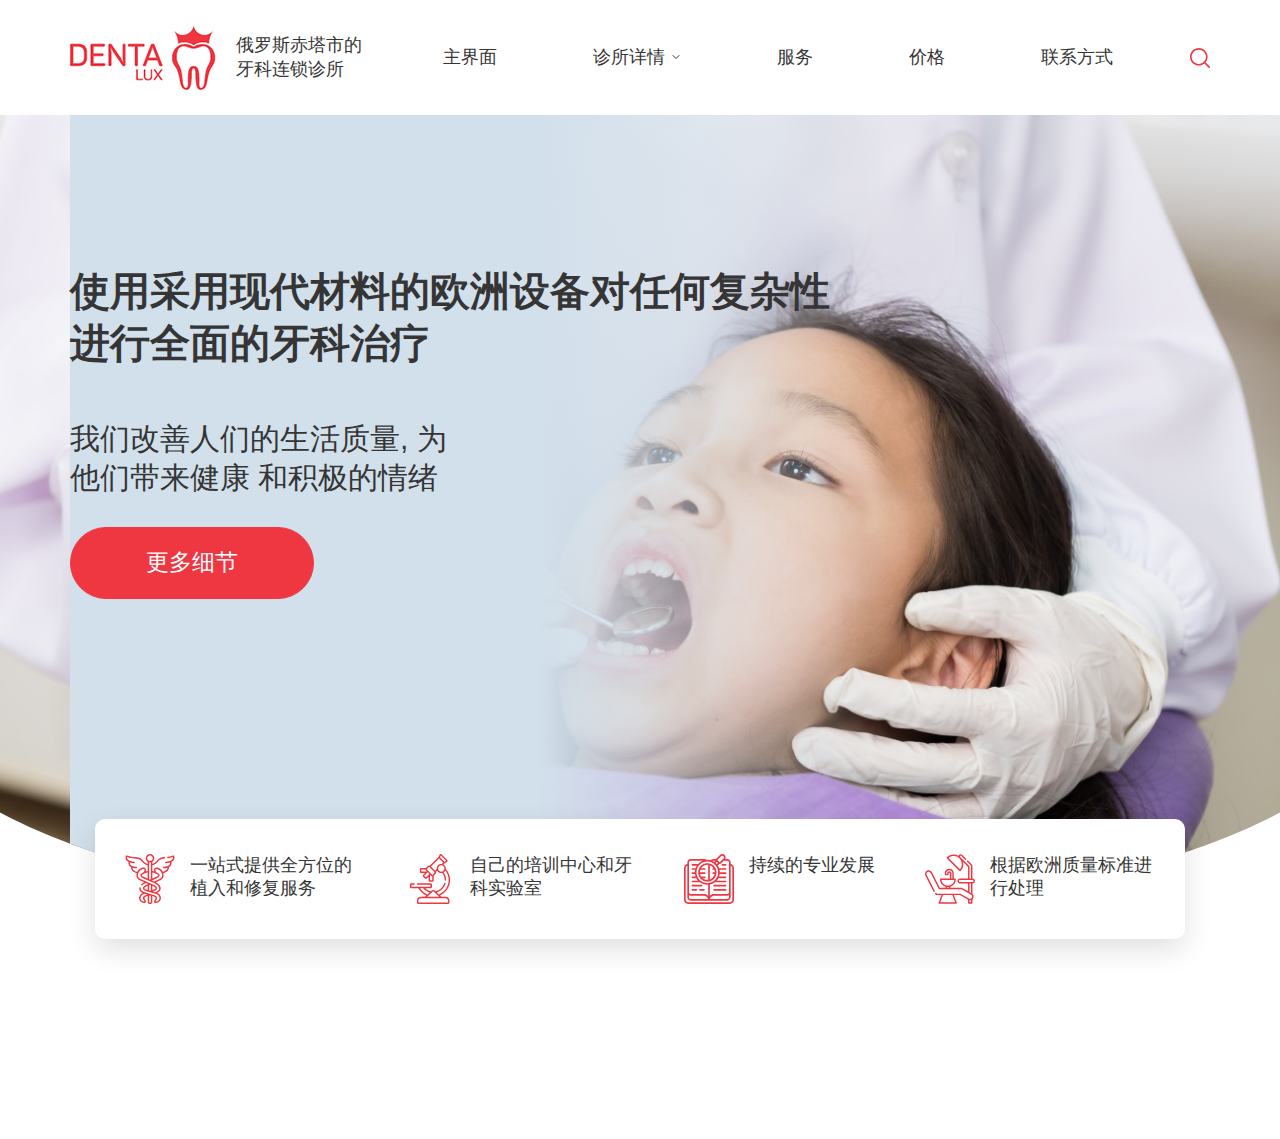
==== index.html @ 1f7953ef "added preview and advantages sections, also change svg image in header" ====
<!DOCTYPE html>
<html lang="zh">
  <head>
    <meta charset="UTF-8" />
    <meta http-equiv="X-UA-Compatible" content="IE=edge" />
    <meta name="viewport" content="width=device-width, initial-scale=1.0" />
    <link rel="stylesheet" href="./css/style.css" />
    <title>DENTA LUX</title>
  </head>
  <body>
    <header class="header">
      <div class="container">
        <div class="header__inner">
          <a href="./index.html" class="logo">
            <img src="./img/logo.png" alt="logo" class="logo__img" />
            <span class="logo__text"> 俄罗斯赤塔市的牙科连锁诊所 </span>
          </a>
          <nav class="header__nav">
            <ul class="menu">
              <li class="menu__item"><a href="./index.html" class="menu__link">主界面</a></li>
              <li class="menu__item menu__item--list">
                <a href="#" class="menu__link">诊所详情</a>
                <svg class="header__hover-icon" xmlns="http://www.w3.org/2000/svg" width="12" height="12" viewBox="0 0 24 24" fill="none" stroke="#353535" stroke-width="2" stroke-linecap="round" stroke-linejoin="round" class="feather feather-chevron-down"><polyline points="6 9 12 15 18 9"></polyline></svg>
                <ul class="header__hover">
                  <li class="header__hover-item"><a href="#" class="header__hover-link">关于诊所</a></li>
                  <li class="header__hover-item"><a href="#" class="header__hover-link">医生</a></li>
                  <li class="header__hover-item"><a href="#" class="header__hover-link">案例</a></li>
                </ul>
              </li>
              <li class="menu__item"><a href="#" class="menu__link">服务</a></li>
              <li class="menu__item"><a href="#" class="menu__link">价格</a></li>
              <li class="menu__item"><a href="#" class="menu__link">联系方式</a></li>
            </ul>
          </nav>
          <a href="#" class="header__search"> </a>
        </div>
      </div>
    </header>
    <main class="main">
      <section class="preview">
        <div class="container">
          <div class="preview__inner">
            <div class="preview__title">使用采用现代材料的欧洲设备对任何复杂性 进行全面的牙科治疗</div>
            <div class="preview__text">我们改善人们的生活质量, 为他们带来健康 和积极的情绪</div>
            <a class="preview__btn btn">更多细节</a>
          </div>
        </div>
      </section>
      <section class="advantages">
        <div class="container">
          <div class="advantages__inner">
            <span class="advantages__item">
              <img src="./img/icons/advantage-1.svg" alt="advantage" class="advantages__img" />
              <span class="advantages__text">一站式提供全方位的 植入和修复服务</span>
            </span>
            <span class="advantages__item">
              <img src="./img/icons/advantage-2.svg" alt="advantage" class="advantages__img" />
              <span class="advantages__text">自己的培训中心和牙 科实验室</span>
            </span>
            <span class="advantages__item">
              <img src="./img/icons/advantage-3.svg" alt="advantage" class="advantages__img" />
              <span class="advantages__text">持续的专业发展</span>
            </span>
            <span class="advantages__item">
              <img src="./img/icons/advantage-4.svg" alt="advantage" class="advantages__img" />
              <span class="advantages__text">根据欧洲质量标准进 行处理</span>
            </span>
          </div>
        </div>
      </section>
    </main>
  </body>
</html>
---- css/style.css ----
@font-face {
  font-family: "Microsoft-JhengHei-400";
  src: url("../fonts/microsoft-jhenghei-regular.ttf") format("ttf");
  font-weight: 400;
  font-display: swap; }

@font-face {
  font-family: "Microsoft-JhengHei-700";
  src: url("../fonts/microsoft-jhenghei-bold.ttf") format("ttf");
  font-weight: 700;
  font-display: swap; }

html {
  box-sizing: border-box; }

*,
*::before,
*::after {
  box-sizing: inherit; }

body {
  margin: 0;
  padding: 0;
  font-family: "Microsoft-JhengHei-400", sans-serif;
  font-weight: 400;
  color: #353535;
  font-size: 18px;
  line-height: 1.3;
  overflow-x: hidden; }

.container {
  max-width: 1170px;
  margin: 0 auto;
  padding: 0 15px; }

.btn {
  display: inline-block;
  color: white;
  padding: 20px 75px;
  background-color: #ef3742;
  border-radius: 50px;
  border: 1px solid #ef3742;
  text-decoration: none; }

.header__inner {
  height: 115px;
  display: flex;
  align-items: center;
  justify-content: space-between; }

.header__nav {
  max-width: 670px;
  width: 100%;
  margin-right: 15px; }

.header .menu__link:hover {
  color: #ef3742; }

.header__hover {
  opacity: 0;
  position: absolute;
  left: 0;
  top: 100%;
  width: 100%;
  padding: 0;
  margin: 0;
  list-style: none;
  transition: opacity 0.3s; }
  .header__hover-icon {
    transition: all 0.3s; }
  .header__hover-item + .header__hover-item {
    margin-top: 10px; }
  .header__hover-link {
    display: inline-block;
    color: #353535;
    text-decoration: none;
    padding: 5px 0;
    transition: all 0.3s; }
    .header__hover-link:hover {
      color: #ef3742; }

.header .menu__item--list:hover {
  overflow: visible; }
  .header .menu__item--list:hover svg {
    transform: rotate(180deg);
    stroke: #ef3742; }
  .header .menu__item--list:hover .header__hover {
    opacity: 1; }

.header__search {
  width: 20px;
  height: 20px;
  background-image: url(../img/icons/search.svg);
  background-repeat: no-repeat;
  background-size: cover; }

.logo {
  display: flex;
  align-items: center;
  margin-right: 15px;
  text-decoration: none; }
  .logo__text {
    width: 130px;
    margin-left: 20px;
    color: #353535; }

.menu {
  list-style: none;
  padding: 0;
  margin: 0;
  width: 100%;
  display: flex;
  align-items: center;
  justify-content: space-between; }
  .menu__item {
    position: relative;
    padding: 0;
    margin: 0;
    overflow: hidden; }
  .menu__link {
    display: inline-block;
    text-decoration: none;
    color: #353535;
    padding: 10px 0;
    transition: all 0.3s; }

.preview {
  background-image: url(../img/index-main.png);
  background-repeat: no-repeat;
  background-size: auto 125%;
  background-position: calc(100% - 150px) top;
  padding: 150px 150px 300px;
  margin: 0 -150px 0;
  border-bottom-left-radius: 35%;
  border-bottom-right-radius: 35%;
  background-color: #d2e0eb;
  overflow: hidden; }
  .preview__inner {
    max-width: 780px;
    width: 100%;
    position: relative;
    z-index: 2; }
    .preview__inner::before {
      content: "";
      position: absolute;
      top: -100%;
      left: 0;
      height: 1000px;
      width: 150%;
      background: linear-gradient(90deg, #d2e0eb 40%, transparent 70%);
      z-index: -1; }
  .preview__title {
    font-family: "Microsoft-JhengHei-700", sans-serif;
    font-weight: 700;
    font-size: 40px;
    margin-bottom: 50px; }
  .preview__text {
    margin-bottom: 30px;
    font-size: 30px;
    max-width: 400px;
    width: 100%; }
  .preview__btn {
    font-size: 23px; }

/* .preview__inner::before {
  content: "";
  position: absolute;
  top: -300%;
  left: 208px;
  height: 2000px;
  width: 150%;
  background: linear-gradient(
90deg
, #d2e0eb 50%, transparent 70%);
  z-index: -1;
  transform: rotate(
50deg
);
} */
.advantages {
  margin-bottom: 200px;
  margin-top: -80px;
  position: relative;
  z-index: 10; }
  .advantages__inner {
    background-color: #ffffff;
    display: flex;
    align-items: center;
    margin: 0 auto;
    max-width: 1090px;
    width: 100%;
    justify-content: space-between;
    padding: 35px 30px;
    box-shadow: 0px 11px 29px rgba(0, 0, 0, 0.12);
    border-radius: 10px; }
  .advantages__img {
    height: 50px;
    width: auto; }
  .advantages__item {
    display: flex;
    align-items: flex-start; }
  .advantages__text {
    display: inline-block;
    max-width: 165px;
    width: 100%;
    margin-left: 15px; }
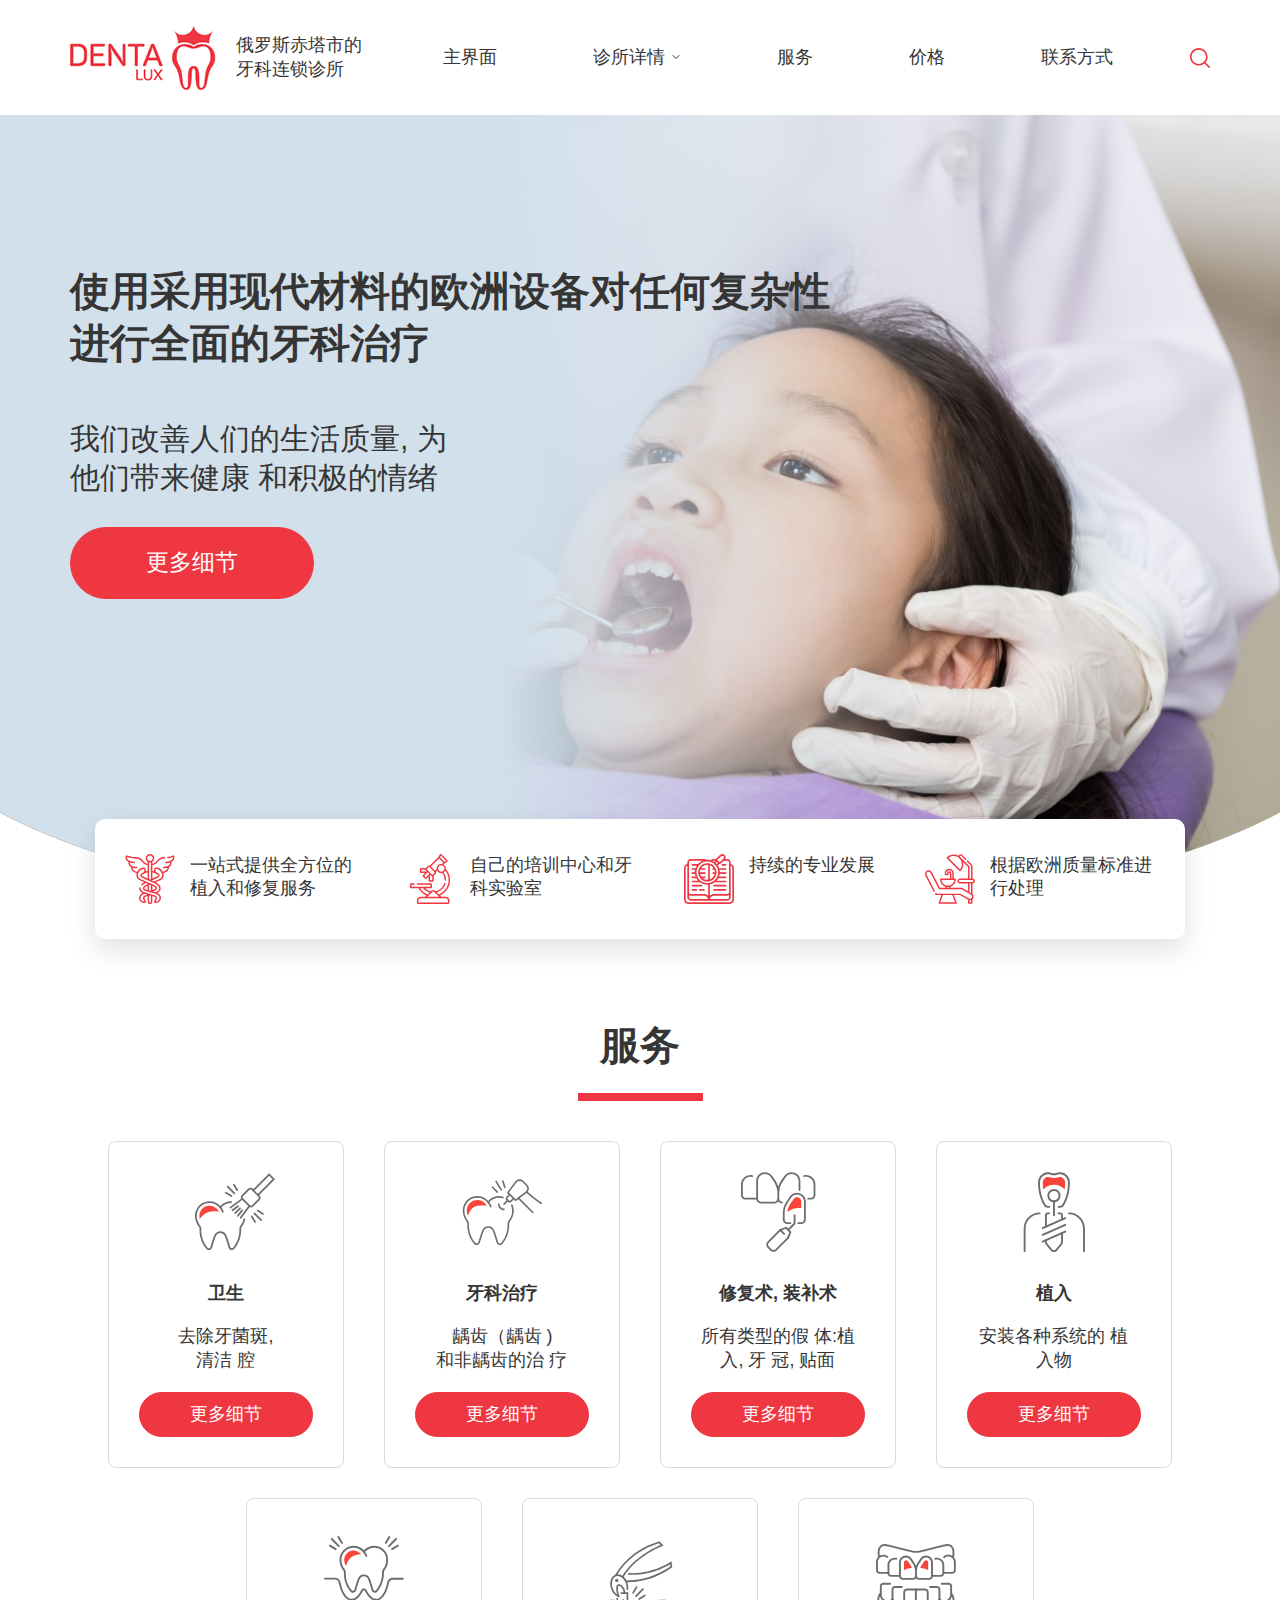
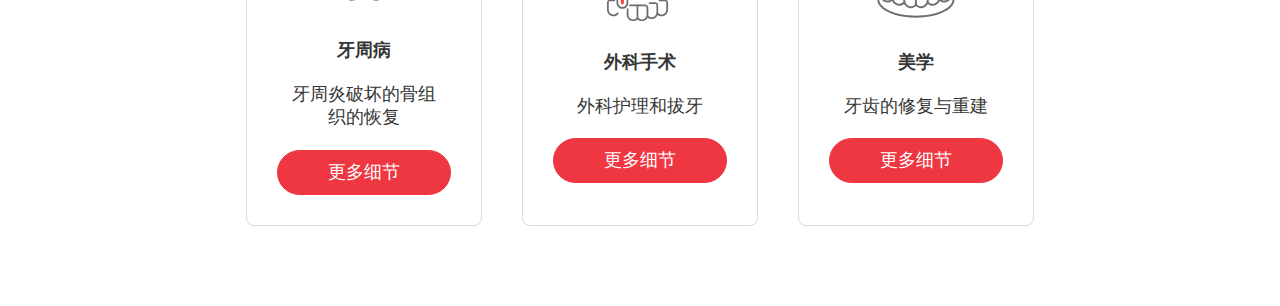
==== commit fc75c94e: "added services section and fixed header hover by adding background-color white and z-index 5" ====
--- a/index.html
+++ b/index.html
@@ -40,7 +40,7 @@
       <section class="preview">
         <div class="container">
           <div class="preview__inner">
-            <div class="preview__title">使用采用现代材料的欧洲设备对任何复杂性 进行全面的牙科治疗</div>
+            <div class="preview__title bold title">使用采用现代材料的欧洲设备对任何复杂性 进行全面的牙科治疗</div>
             <div class="preview__text">我们改善人们的生活质量, 为他们带来健康 和积极的情绪</div>
             <a class="preview__btn btn">更多细节</a>
           </div>
@@ -68,6 +68,61 @@
           </div>
         </div>
       </section>
+      <section class="services">
+        <div class="container">
+          <h3 class="services__title title bold underline">服务</h3>
+          <div class="services__inner">
+            <div class="services__item">
+              <img src="./img/icons/gigiena-service-1.svg" alt="service image" class="services__img" />
+              <div class="services__item-title bold">卫生</div>
+              <div class="services__text">
+                去除牙菌斑,<br />
+                清洁 腔
+              </div>
+              <a href="#" class="services__btn btn">更多细节</a>
+            </div>
+            <div class="services__item">
+              <img src="./img/icons/lechenie-service-2.svg" alt="service image" class="services__img" />
+              <div class="services__item-title bold">牙科治疗</div>
+              <div class="services__text">
+                龋齿（龋齿 ) <br />
+                和非龋齿的治 疗
+              </div>
+              <a href="#" class="services__btn btn">更多细节</a>
+            </div>
+            <div class="services__item">
+              <img src="./img/icons/protezirovenie-service-3.svg" alt="service image" class="services__img" />
+              <div class="services__item-title bold">修复术, 装补术</div>
+              <div class="services__text">所有类型的假 体:植入, 牙 冠, 贴面</div>
+              <a href="#" class="services__btn btn">更多细节</a>
+            </div>
+            <div class="services__item">
+              <img src="./img/icons/implantaciya-service-4.svg" alt="service image" class="services__img" />
+              <div class="services__item-title bold">植入</div>
+              <div class="services__text">安装各种系统的 植入物</div>
+              <a href="#" class="services__btn btn">更多细节</a>
+            </div>
+            <div class="services__item">
+              <img src="./img/icons/parodont-service-5.svg" alt="service image" class="services__img" />
+              <div class="services__item-title bold">牙周病</div>
+              <div class="services__text">牙周炎破坏的骨组 织的恢复</div>
+              <a href="#" class="services__btn btn">更多细节</a>
+            </div>
+            <div class="services__item">
+              <img src="./img/icons/hirurg-service-6.svg" alt="service image" class="services__img" />
+              <div class="services__item-title bold">外科手术</div>
+              <div class="services__text">外科护理和拔牙</div>
+              <a href="#" class="services__btn btn">更多细节</a>
+            </div>
+            <div class="services__item">
+              <img src="./img/icons/estetika-service-7.svg" alt="service image" class="services__img" />
+              <div class="services__item-title bold">美学</div>
+              <div class="services__text">牙齿的修复与重建</div>
+              <a href="#" class="services__btn btn">更多细节</a>
+            </div>
+          </div>
+        </div>
+      </section>
     </main>
   </body>
 </html>
--- a/css/style.css
+++ b/css/style.css
@@ -28,6 +28,10 @@
   line-height: 1.3;
   overflow-x: hidden; }
 
+.bold {
+  font-family: "Microsoft-JhengHei-700", sans-serif;
+  font-weight: 700; }
+
 .container {
   max-width: 1170px;
   margin: 0 auto;
@@ -40,7 +44,27 @@
   background-color: #ef3742;
   border-radius: 50px;
   border: 1px solid #ef3742;
-  text-decoration: none; }
+  text-decoration: none;
+  transition: all 0.3s; }
+
+.btn:hover {
+  background-color: white;
+  color: #ef3742; }
+
+.title {
+  font-size: 40px; }
+
+.underline {
+  position: relative;
+  padding-bottom: 30px; }
+  .underline::before {
+    content: "";
+    position: absolute;
+    height: 8px;
+    width: 125px;
+    background-color: #ef3742;
+    bottom: 0;
+    left: 0; }
 
 .header__inner {
   height: 115px;
@@ -57,12 +81,16 @@
   color: #ef3742; }
 
 .header__hover {
+  background-color: #fff;
+  padding: 5px;
+  border-radius: 5px;
+  box-shadow: 0 2px 4px rgba(0, 0, 0, 0.12);
   opacity: 0;
   position: absolute;
+  z-index: 5;
   left: 0;
   top: 100%;
   width: 100%;
-  padding: 0;
   margin: 0;
   list-style: none;
   transition: opacity 0.3s; }
@@ -144,15 +172,12 @@
       content: "";
       position: absolute;
       top: -100%;
-      left: 0;
+      left: -200px;
       height: 1000px;
-      width: 150%;
+      width: 200%;
       background: linear-gradient(90deg, #d2e0eb 40%, transparent 70%);
       z-index: -1; }
   .preview__title {
-    font-family: "Microsoft-JhengHei-700", sans-serif;
-    font-weight: 700;
-    font-size: 40px;
     margin-bottom: 50px; }
   .preview__text {
     margin-bottom: 30px;
@@ -162,23 +187,8 @@
   .preview__btn {
     font-size: 23px; }
 
-/* .preview__inner::before {
-  content: "";
-  position: absolute;
-  top: -300%;
-  left: 208px;
-  height: 2000px;
-  width: 150%;
-  background: linear-gradient(
-90deg
-, #d2e0eb 50%, transparent 70%);
-  z-index: -1;
-  transform: rotate(
-50deg
-);
-} */
 .advantages {
-  margin-bottom: 200px;
+  margin-bottom: 80px;
   margin-top: -80px;
   position: relative;
   z-index: 10; }
@@ -204,3 +214,38 @@
     max-width: 165px;
     width: 100%;
     margin-left: 15px; }
+
+.services {
+  margin-bottom: 50px; }
+  .services__title {
+    text-align: center; }
+    .services__title::before {
+      left: calc(50% - 62.5px); }
+  .services__inner {
+    margin: 0 -20px 30px;
+    display: flex;
+    justify-content: center;
+    flex-wrap: wrap; }
+  .services__item {
+    margin: 0 20px 30px;
+    padding: 30px;
+    border: 1px solid #dadada;
+    border-radius: 8px;
+    display: flex;
+    flex-direction: column;
+    align-items: center;
+    justify-content: center;
+    text-align: center; }
+  .services__img {
+    margin-bottom: 30px;
+    transition: all 0.3s; }
+  .services__img:hover {
+    transform: scale(1.2); }
+  .services__item:nth-child(1) .services__img {
+    margin-right: -17px; }
+  .services__text {
+    margin: 20px 0;
+    max-width: 160px;
+    width: 100%; }
+  .services__btn {
+    padding: 10px 50px; }
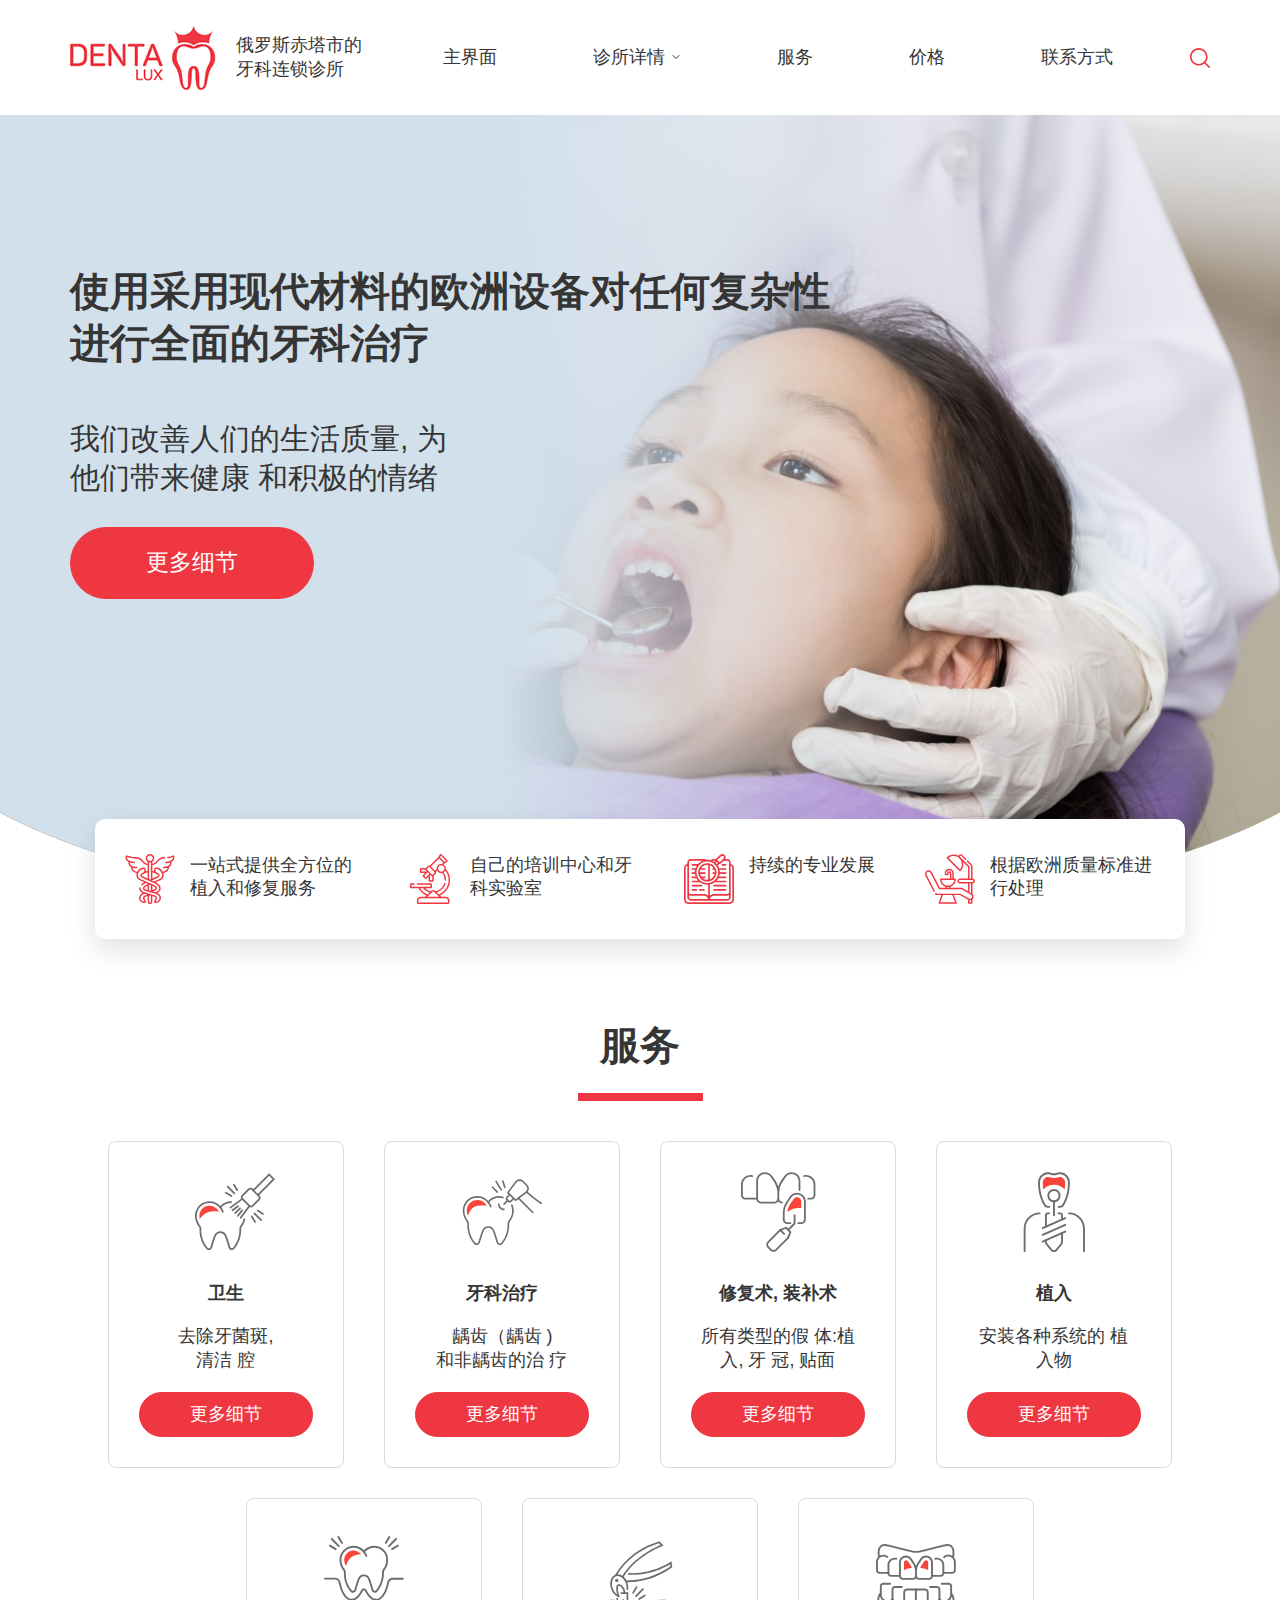
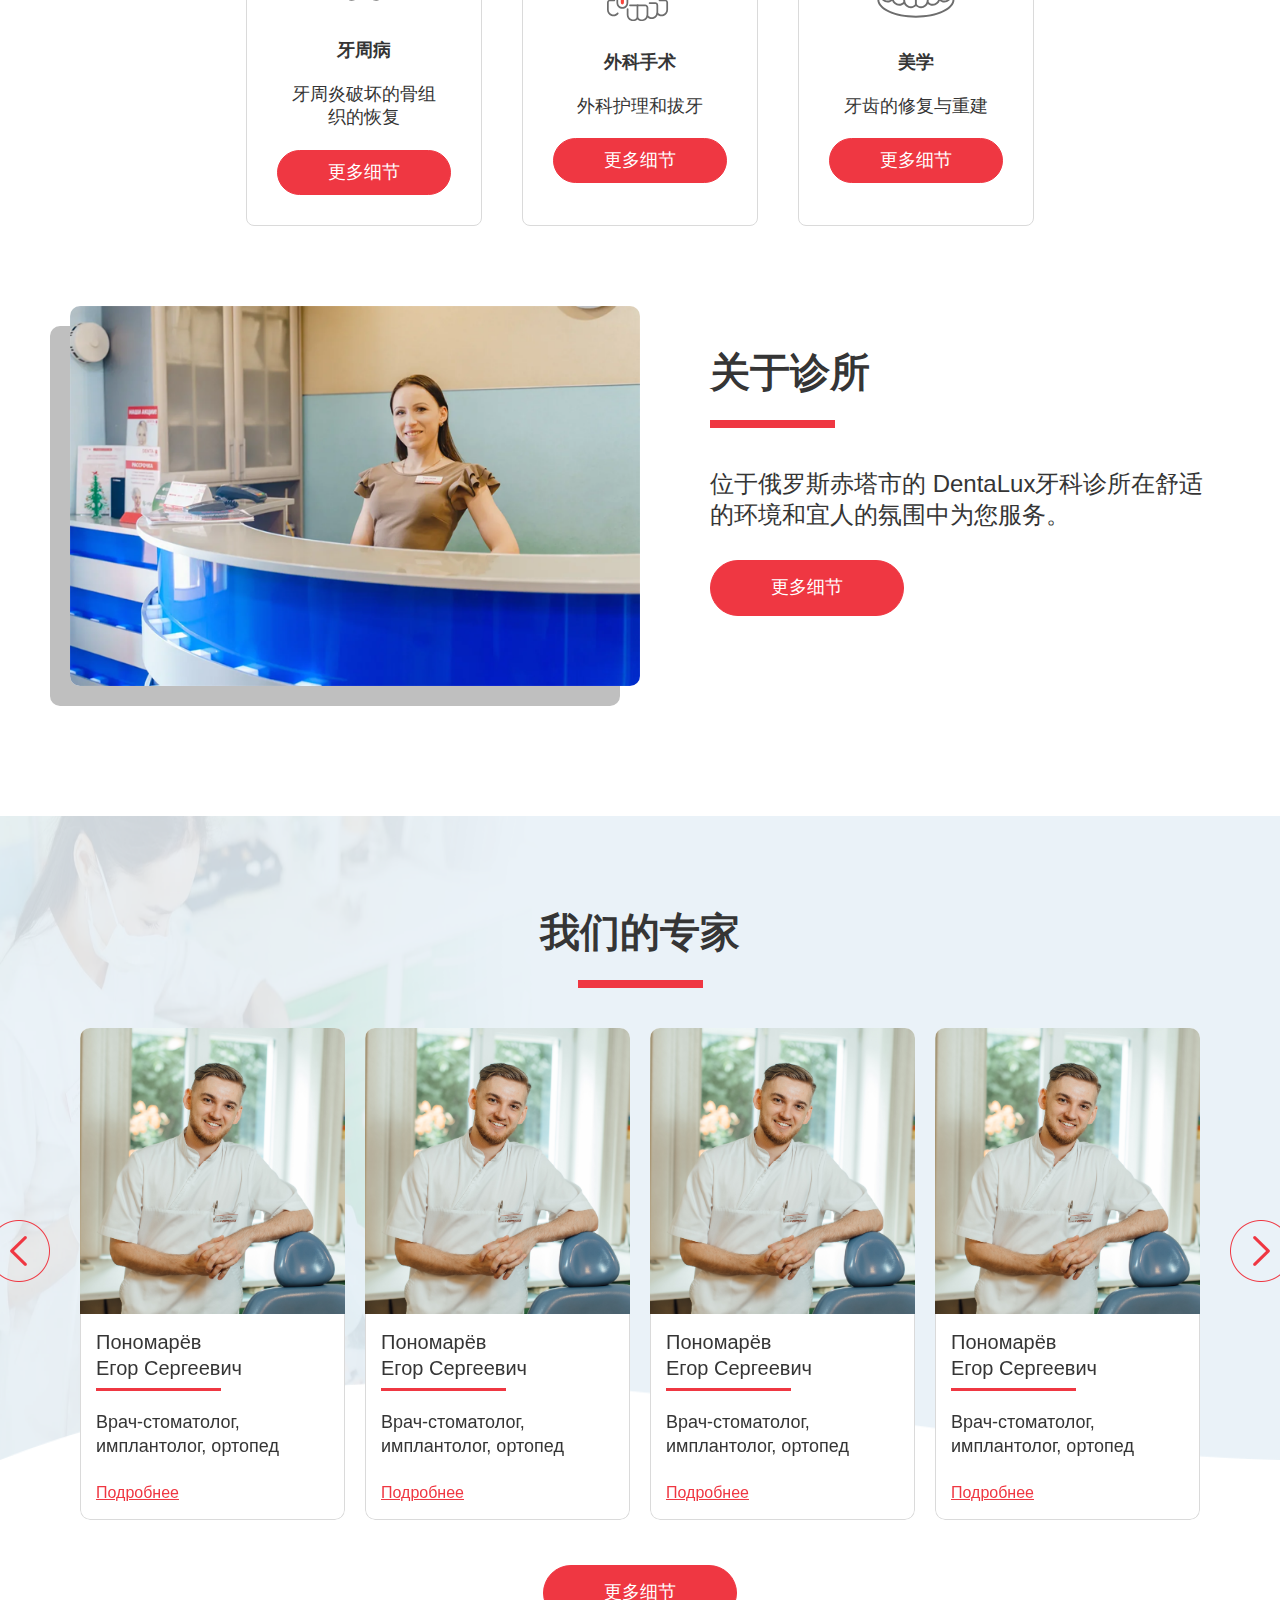
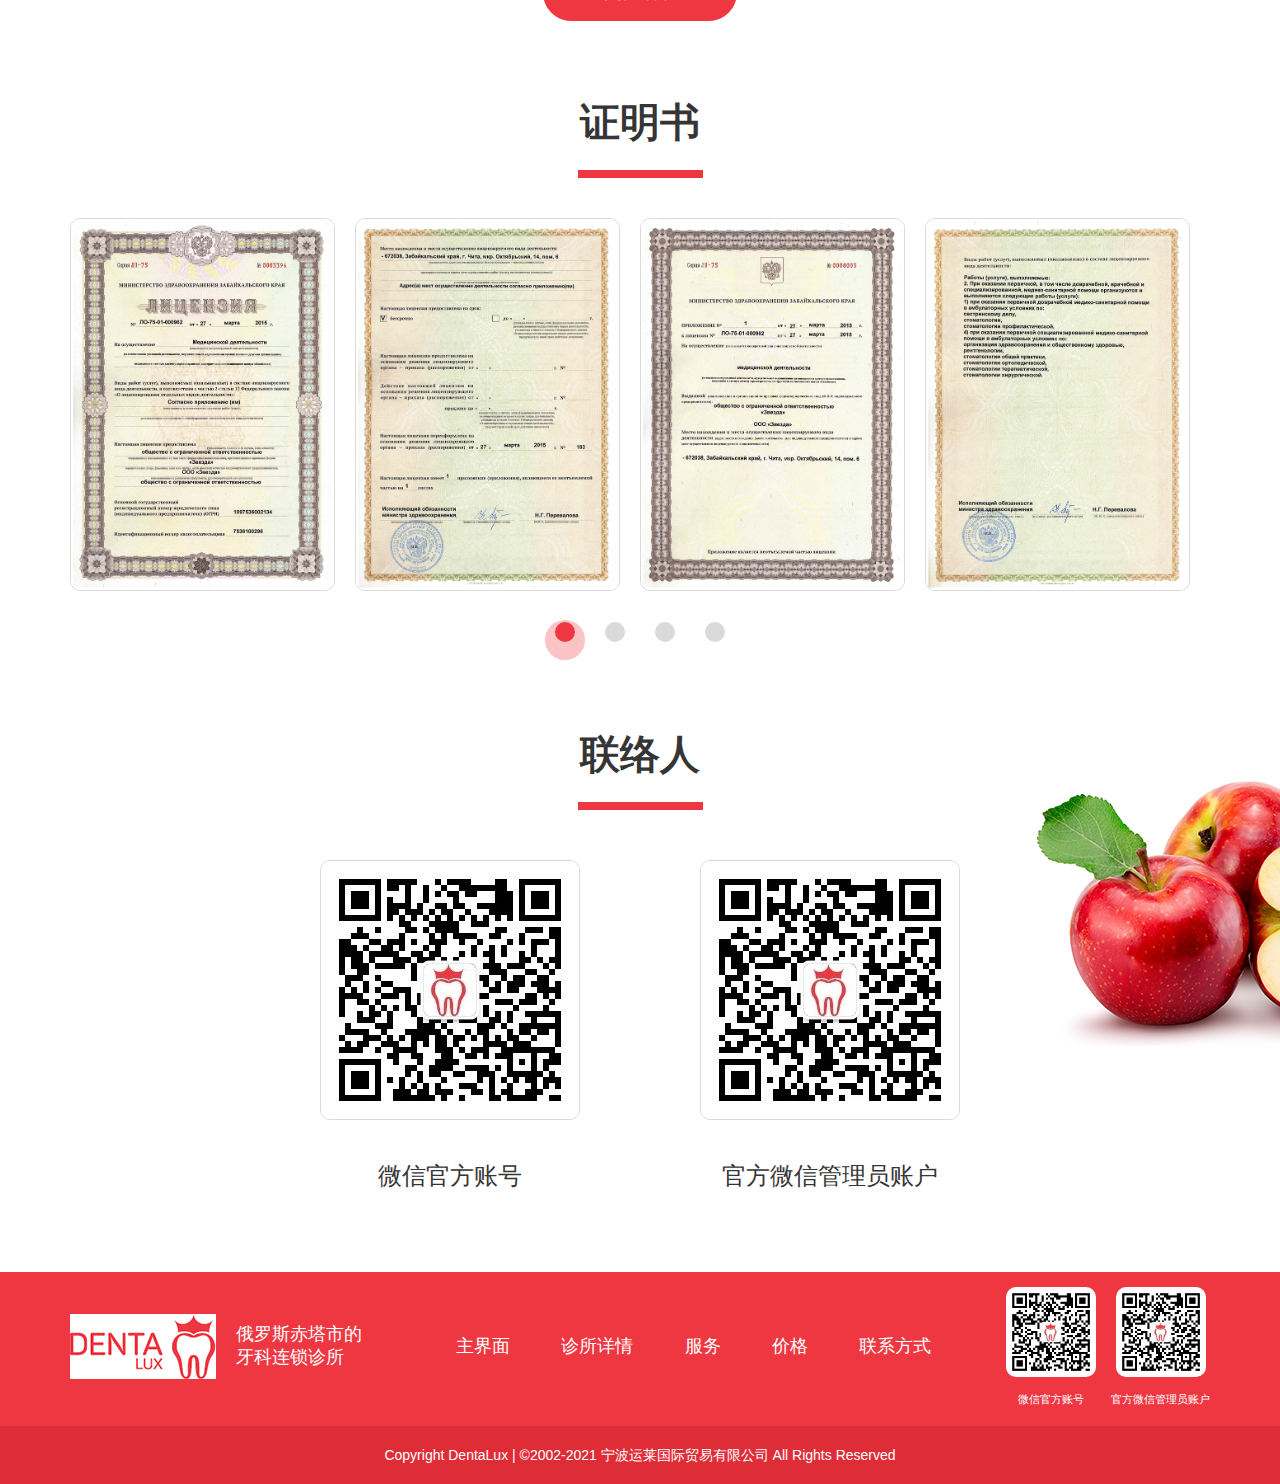
==== commit 12361f4d: "added services, short-about, doctors, certificates, qr, footer sections" ====
--- a/index.html
+++ b/index.html
@@ -4,6 +4,7 @@
     <meta charset="UTF-8" />
     <meta http-equiv="X-UA-Compatible" content="IE=edge" />
     <meta name="viewport" content="width=device-width, initial-scale=1.0" />
+    <link rel="stylesheet" href="./css/slick.css" />
     <link rel="stylesheet" href="./css/style.css" />
     <title>DENTA LUX</title>
   </head>
@@ -42,10 +43,11 @@
           <div class="preview__inner">
             <div class="preview__title bold title">使用采用现代材料的欧洲设备对任何复杂性 进行全面的牙科治疗</div>
             <div class="preview__text">我们改善人们的生活质量, 为他们带来健康 和积极的情绪</div>
-            <a class="preview__btn btn">更多细节</a>
-          </div>
-        </div>
-      </section>
+            <a href="#" class="preview__btn btn">更多细节</a>
+          </div>
+        </div>
+      </section>
+
       <section class="advantages">
         <div class="container">
           <div class="advantages__inner">
@@ -68,6 +70,7 @@
           </div>
         </div>
       </section>
+
       <section class="services">
         <div class="container">
           <h3 class="services__title title bold underline">服务</h3>
@@ -123,6 +126,243 @@
           </div>
         </div>
       </section>
+
+      <section class="short-about">
+        <div class="container">
+          <div class="short-about__inner">
+            <div class="short-about__img">
+              <img src="./img/short-about.png" alt="shortly about image" />
+            </div>
+            <div class="short-about__desc">
+              <h3 class="short-about__title title underline bold">关于诊所</h3>
+              <p class="short-about__text">位于俄罗斯赤塔市的 DentaLux牙科诊所在舒适的环境和宜人的氛围中为您服务。</p>
+              <a href="#" class="short-about__btn btn">更多细节</a>
+            </div>
+          </div>
+        </div>
+      </section>
+
+      <section class="doctors">
+        <div class="container">
+          <h3 class="doctors__title underline bold title">我们的专家</h3>
+          <div class="doctors__inner">
+            <div class="doctors__slide">
+              <div class="doctors__card card">
+                <img src="./img/dentalux/ponomarev-e-s-1.jpg" alt="doctor" class="card__img" />
+                <div class="card__desc">
+                  <div class="card__name underline">
+                    <div class="card__last-name">Пономарёв</div>
+                    Егор Сергеевич
+                  </div>
+                  <div class="card__profession">Врач-стоматолог, имплантолог, ортопед</div>
+                  <a href="#" class="card__link">Подробнее</a>
+                </div>
+              </div>
+            </div>
+            <div class="doctors__slide">
+              <div class="doctors__card card">
+                <img src="./img/dentalux/ponomarev-e-s-1.jpg" alt="doctor" class="card__img" />
+                <div class="card__desc">
+                  <div class="card__name underline">
+                    <div class="card__last-name">Пономарёв</div>
+                    Егор Сергеевич
+                  </div>
+                  <div class="card__profession">Врач-стоматолог, имплантолог, ортопед</div>
+                  <a href="#" class="card__link">Подробнее</a>
+                </div>
+              </div>
+            </div>
+            <div class="doctors__slide">
+              <div class="doctors__card card">
+                <img src="./img/dentalux/ponomarev-e-s-1.jpg" alt="doctor" class="card__img" />
+                <div class="card__desc">
+                  <div class="card__name underline">
+                    <div class="card__last-name">Пономарёв</div>
+                    Егор Сергеевич
+                  </div>
+                  <div class="card__profession">Врач-стоматолог, имплантолог, ортопед</div>
+                  <a href="#" class="card__link">Подробнее</a>
+                </div>
+              </div>
+            </div>
+            <div class="doctors__slide">
+              <div class="doctors__card card">
+                <img src="./img/dentalux/ponomarev-e-s-1.jpg" alt="doctor" class="card__img" />
+                <div class="card__desc">
+                  <div class="card__name underline">
+                    <div class="card__last-name">Пономарёв</div>
+                    Егор Сергеевич
+                  </div>
+                  <div class="card__profession">Врач-стоматолог, имплантолог, ортопед</div>
+                  <a href="#" class="card__link">Подробнее</a>
+                </div>
+              </div>
+            </div>
+            <div class="doctors__slide">
+              <div class="doctors__card card">
+                <img src="./img/dentalux/ponomarev-e-s-1.jpg" alt="doctor" class="card__img" />
+                <div class="card__desc">
+                  <div class="card__name underline">
+                    <div class="card__last-name">Пономарёв</div>
+                    Егор Сергеевич
+                  </div>
+                  <div class="card__profession">Врач-стоматолог, имплантолог, ортопед</div>
+                  <a href="#" class="card__link">Подробнее</a>
+                </div>
+              </div>
+            </div>
+            <div class="doctors__slide">
+              <div class="doctors__card card">
+                <img src="./img/dentalux/ponomarev-e-s-1.jpg" alt="doctor" class="card__img" />
+                <div class="card__desc">
+                  <div class="card__name underline">
+                    <div class="card__last-name">Пономарёв</div>
+                    Егор Сергеевич
+                  </div>
+                  <div class="card__profession">Врач-стоматолог, имплантолог, ортопед</div>
+                  <a href="#" class="card__link">Подробнее</a>
+                </div>
+              </div>
+            </div>
+            <div class="doctors__slide">
+              <div class="doctors__card card">
+                <img src="./img/dentalux/ponomarev-e-s-1.jpg" alt="doctor" class="card__img" />
+                <div class="card__desc">
+                  <div class="card__name underline">
+                    <div class="card__last-name">Пономарёв</div>
+                    Егор Сергеевич
+                  </div>
+                  <div class="card__profession">Врач-стоматолог, имплантолог, ортопед</div>
+                  <a href="#" class="card__link">Подробнее</a>
+                </div>
+              </div>
+            </div>
+            <div class="doctors__slide">
+              <div class="doctors__card card">
+                <img src="./img/dentalux/ponomarev-e-s-1.jpg" alt="doctor" class="card__img" />
+                <div class="card__desc">
+                  <div class="card__name underline">
+                    <div class="card__last-name">Пономарёв</div>
+                    Егор Сергеевич
+                  </div>
+                  <div class="card__profession">Врач-стоматолог, имплантолог, ортопед</div>
+                  <a href="#" class="card__link">Подробнее</a>
+                </div>
+              </div>
+            </div>
+          </div>
+          <a href="#" class="doctors__btn btn">更多细节 </a>
+        </div>
+      </section>
+
+      <section class="certificates">
+        <h3 class="certificates__title title underline bold">证明书</h3>
+        <div class="container">
+          <div class="certificates__inner">
+            <div class="certificates__slide">
+              <img src="./img/certificates/oktyabrskiy/zvezda_1.png" alt="certificate" class="certificates__img" />
+            </div>
+            <div class="certificates__slide">
+              <img src="./img/certificates/oktyabrskiy/zvezda_2.png" alt="certificate" class="certificates__img" />
+            </div>
+            <div class="certificates__slide">
+              <img src="./img/certificates/oktyabrskiy/zvezda_3.png" alt="certificate" class="certificates__img" />
+            </div>
+            <div class="certificates__slide">
+              <img src="./img/certificates/oktyabrskiy/zvezda_4.png" alt="certificate" class="certificates__img" />
+            </div>
+
+            <div class="certificates__slide">
+              <img src="./img/certificates/balyabina/garant1.png" alt="certificate" class="certificates__img" />
+            </div>
+            <div class="certificates__slide">
+              <img src="./img/certificates/balyabina/garant2.png" alt="certificate" class="certificates__img" />
+            </div>
+            <div class="certificates__slide">
+              <img src="./img/certificates/balyabina/garant3.png" alt="certificate" class="certificates__img" />
+            </div>
+            <div class="certificates__slide">
+              <img src="./img/certificates/balyabina/garant4.png" alt="certificate" class="certificates__img" />
+            </div>
+
+            <div class="certificates__slide">
+              <img src="./img/certificates/zhuravleva/amed1.png" alt="certificate" class="certificates__img" />
+            </div>
+            <div class="certificates__slide">
+              <img src="./img/certificates/zhuravleva/amed2.png" alt="certificate" class="certificates__img" />
+            </div>
+            <div class="certificates__slide">
+              <img src="./img/certificates/zhuravleva/amed3.png" alt="certificate" class="certificates__img" />
+            </div>
+            <div class="certificates__slide">
+              <img src="./img/certificates/zhuravleva/amed4.png" alt="certificate" class="certificates__img" />
+            </div>
+
+            <div class="certificates__slide">
+              <img src="./img/certificates/krasnaya-zvezda/orion_1.png" alt="certificate" class="certificates__img" />
+            </div>
+            <div class="certificates__slide">
+              <img src="./img/certificates/krasnaya-zvezda/orion_2.png" alt="certificate" class="certificates__img" />
+            </div>
+            <div class="certificates__slide">
+              <img src="./img/certificates/krasnaya-zvezda/orion_3.png" alt="certificate" class="certificates__img" />
+            </div>
+            <div class="certificates__slide">
+              <img src="./img/certificates/krasnaya-zvezda/orion_4.png" alt="certificate" class="certificates__img" />
+            </div>
+          </div>
+        </div>
+      </section>
+
+      <section class="qr">
+        <div class="container">
+          <h3 class="qr__title title underline bold">联络人</h3>
+          <div class="qr__inner">
+            <div class="qr__item">
+              <img src="./img/qr-chat.jpg" alt="QR code" class="qr__img" />
+              <span class="qr__text">微信官方账号</span>
+            </div>
+            <div class="qr__item">
+              <img src="./img/qr-chat.jpg" alt="QR code" class="qr__img" />
+              <span class="qr__text">官方微信管理员账户</span>
+            </div>
+          </div>
+        </div>
+      </section>
     </main>
+    <footer class="footer">
+      <div class="container">
+        <div class="footer__inner">
+          <a href="./index.html" class="logo">
+            <img src="./img/logo.png" alt="logo" class="logo__img" />
+            <span class="logo__text"> 俄罗斯赤塔市的牙科连锁诊所 </span>
+          </a>
+          <nav class="footer__nav">
+            <ul class="menu">
+              <li class="menu__item"><a href="./index.html" class="menu__link">主界面</a></li>
+              <li class="menu__item"><a href="#" class="menu__link">诊所详情</a></li>
+              <li class="menu__item"><a href="#" class="menu__link">服务</a></li>
+              <li class="menu__item"><a href="#" class="menu__link">价格</a></li>
+              <li class="menu__item"><a href="#" class="menu__link">联系方式</a></li>
+            </ul>
+          </nav>
+          <div class="qr__inner">
+            <div class="qr__item">
+              <img src="./img/qr-chat.jpg" alt="QR code" class="qr__img" />
+              <span class="qr__text">微信官方账号</span>
+            </div>
+            <div class="qr__item">
+              <img src="./img/qr-chat.jpg" alt="QR code" class="qr__img" />
+              <span class="qr__text">官方微信管理员账户</span>
+            </div>
+          </div>
+        </div>
+      </div>
+      <div class="footer__copy">Copyright DentaLux | ©2002-2021 宁波运莱国际贸易有限公司 All Rights Reserved</div>
+    </footer>
+
+    <script src="./js/jquery-3.6.0.min.js"></script>
+    <script src="./js/slick.min.js"></script>
+    <script src="./js/script.js"></script>
   </body>
 </html>
--- a/css/style.css
+++ b/css/style.css
@@ -26,7 +26,8 @@
   color: #353535;
   font-size: 18px;
   line-height: 1.3;
-  overflow-x: hidden; }
+  overflow-x: hidden;
+  background-color: white; }
 
 .bold {
   font-family: "Microsoft-JhengHei-700", sans-serif;
@@ -65,6 +66,37 @@
     background-color: #ef3742;
     bottom: 0;
     left: 0; }
+
+.card {
+  margin-bottom: 15px;
+  border-radius: 10px;
+  overflow: hidden;
+  display: flex;
+  flex-direction: column;
+  align-items: center;
+  max-width: 265px;
+  width: 100%;
+  background-color: white; }
+  .card__img {
+    height: 286px; }
+  .card__desc {
+    border-bottom-left-radius: 10px;
+    border-bottom-right-radius: 10px;
+    padding: 15px;
+    border: 1px solid #dadada;
+    border-top: none; }
+  .card__name {
+    width: 100%;
+    margin: 0 0 20px 0;
+    padding-bottom: 10px;
+    font-size: 20px; }
+    .card__name::before {
+      height: 3px; }
+  .card__link {
+    display: inline-block;
+    margin-top: 25px;
+    color: #ef3742;
+    font-size: 16px; }
 
 .header__inner {
   height: 115px;
@@ -249,3 +281,202 @@
     width: 100%; }
   .services__btn {
     padding: 10px 50px; }
+
+.short-about {
+  margin-bottom: 130px; }
+  .short-about__inner {
+    display: flex;
+    justify-content: space-between;
+    align-items: start; }
+  .short-about__img {
+    max-width: 50%;
+    width: 100%;
+    height: fit-content;
+    box-shadow: -20px 20px 0 #bfbfbf;
+    border-radius: 10px;
+    overflow: hidden;
+    display: flex;
+    align-items: center;
+    justify-content: center; }
+    .short-about__img img {
+      width: 100%;
+      height: 100%; }
+  .short-about__desc {
+    max-width: 500px;
+    width: 100%;
+    position: relative; }
+    .short-about__desc::after {
+      content: "DentaLux";
+      font-size: 100px;
+      opacity: 0.05;
+      position: absolute;
+      bottom: 10%;
+      right: -80%;
+      transform: rotate(90deg); }
+  .short-about__text {
+    font-size: 24px;
+    margin: 40px 0 30px; }
+  .short-about__btn {
+    padding: 15px 60px; }
+
+.doctors {
+  background-image: url(../img/doctors.png);
+  background-size: 100% 80%;
+  padding-top: 50px;
+  background-repeat: no-repeat;
+  margin-bottom: 75px; }
+  .doctors__title {
+    text-align: center; }
+    .doctors__title::before {
+      left: calc(50% - 62.5px); }
+  .doctors__inner {
+    margin: 25px 0 30px; }
+  .doctors__arrow {
+    height: 62px;
+    width: 62px;
+    background-color: transparent;
+    border: none;
+    box-shadow: none;
+    position: absolute;
+    top: calc(50% - 62px);
+    cursor: pointer; }
+    .doctors__arrow--left {
+      background-image: url(../img/doctors-arrow-left.png);
+      left: -82px; }
+    .doctors__arrow--right {
+      background-image: url(../img/doctors-arrow-right.png);
+      right: -82px; }
+  .doctors__card {
+    margin-left: 10px; }
+  .doctors__btn {
+    display: block;
+    width: fit-content;
+    padding: 15px 60px;
+    margin: 0 auto; }
+
+.certificates {
+  margin-bottom: 80px; }
+  .certificates__title {
+    text-align: center; }
+    .certificates__title::before {
+      left: calc(50% - 62.5px); }
+  .certificates__inner {
+    position: relative; }
+    .certificates__inner::after {
+      content: "DentaLux";
+      font-size: 100px;
+      opacity: 0.05;
+      position: absolute;
+      top: 30%;
+      left: -35%;
+      transform: rotate(90deg); }
+  .certificates__img {
+    max-width: 265px;
+    width: 100%;
+    border: 1px solid #dadada;
+    border-radius: 10px; }
+  .certificates__dots {
+    list-style: none;
+    padding: 0;
+    margin: 0;
+    display: flex;
+    justify-content: center;
+    margin-top: 30px; }
+    .certificates__dots li {
+      position: relative; }
+    .certificates__dots li button {
+      width: 20px;
+      height: 20px;
+      background-color: #dadada;
+      box-shadow: none;
+      border-radius: 100%;
+      border: none;
+      cursor: pointer;
+      padding: 0;
+      transition: all 0.3s; }
+      .certificates__dots li button::before {
+        content: "";
+        height: 40px;
+        width: 40px;
+        position: absolute;
+        left: -10px;
+        top: -2px;
+        background-color: #ef3742;
+        border-radius: 100%;
+        opacity: 0;
+        transition: all 0.3s; }
+    .certificates__dots li + li {
+      margin-left: 30px; }
+    .certificates__dots .slick-active button,
+    .certificates__dots button:hover {
+      background-color: #ef3742; }
+      .certificates__dots .slick-active button::before,
+      .certificates__dots button:hover::before {
+        opacity: 0.3; }
+
+.qr {
+  margin-bottom: 80px;
+  position: relative; }
+  .qr::after {
+    content: "";
+    position: absolute;
+    width: 443px;
+    height: 270px;
+    background-image: url(../img/qr-apples.png);
+    background-repeat: no-repeat;
+    top: 50px;
+    right: -200px; }
+  .qr__title {
+    text-align: center;
+    margin-bottom: 50px; }
+    .qr__title::before {
+      left: calc(50% - 62.5px); }
+  .qr__inner {
+    display: flex;
+    justify-content: center;
+    align-items: center; }
+  .qr__item {
+    display: flex;
+    flex-direction: column;
+    align-items: center;
+    margin: 0 60px; }
+  .qr__img {
+    max-width: 270px;
+    width: 100%;
+    border: 1px solid #dadada;
+    border-radius: 10px; }
+  .qr__text {
+    margin-top: 40px;
+    font-size: 24px; }
+
+.footer {
+  background-color: #ef3742; }
+  .footer__inner {
+    padding: 15px 0 20px;
+    display: flex;
+    justify-content: space-between;
+    align-items: center; }
+  .footer .logo__text {
+    color: white; }
+  .footer__nav {
+    max-width: 475px;
+    width: 100%; }
+  .footer .menu__link {
+    color: white; }
+  .footer .qr__item {
+    color: white;
+    margin: 0; }
+  .footer .qr__item + .qr__item {
+    margin-left: 15px; }
+  .footer .qr__img {
+    max-width: 90px;
+    border: none; }
+  .footer .qr__text {
+    margin-top: 15px;
+    font-size: 11px; }
+  .footer__copy {
+    color: white;
+    background-color: #df2d38;
+    padding: 20px 0;
+    text-align: center;
+    font-size: 14px; }
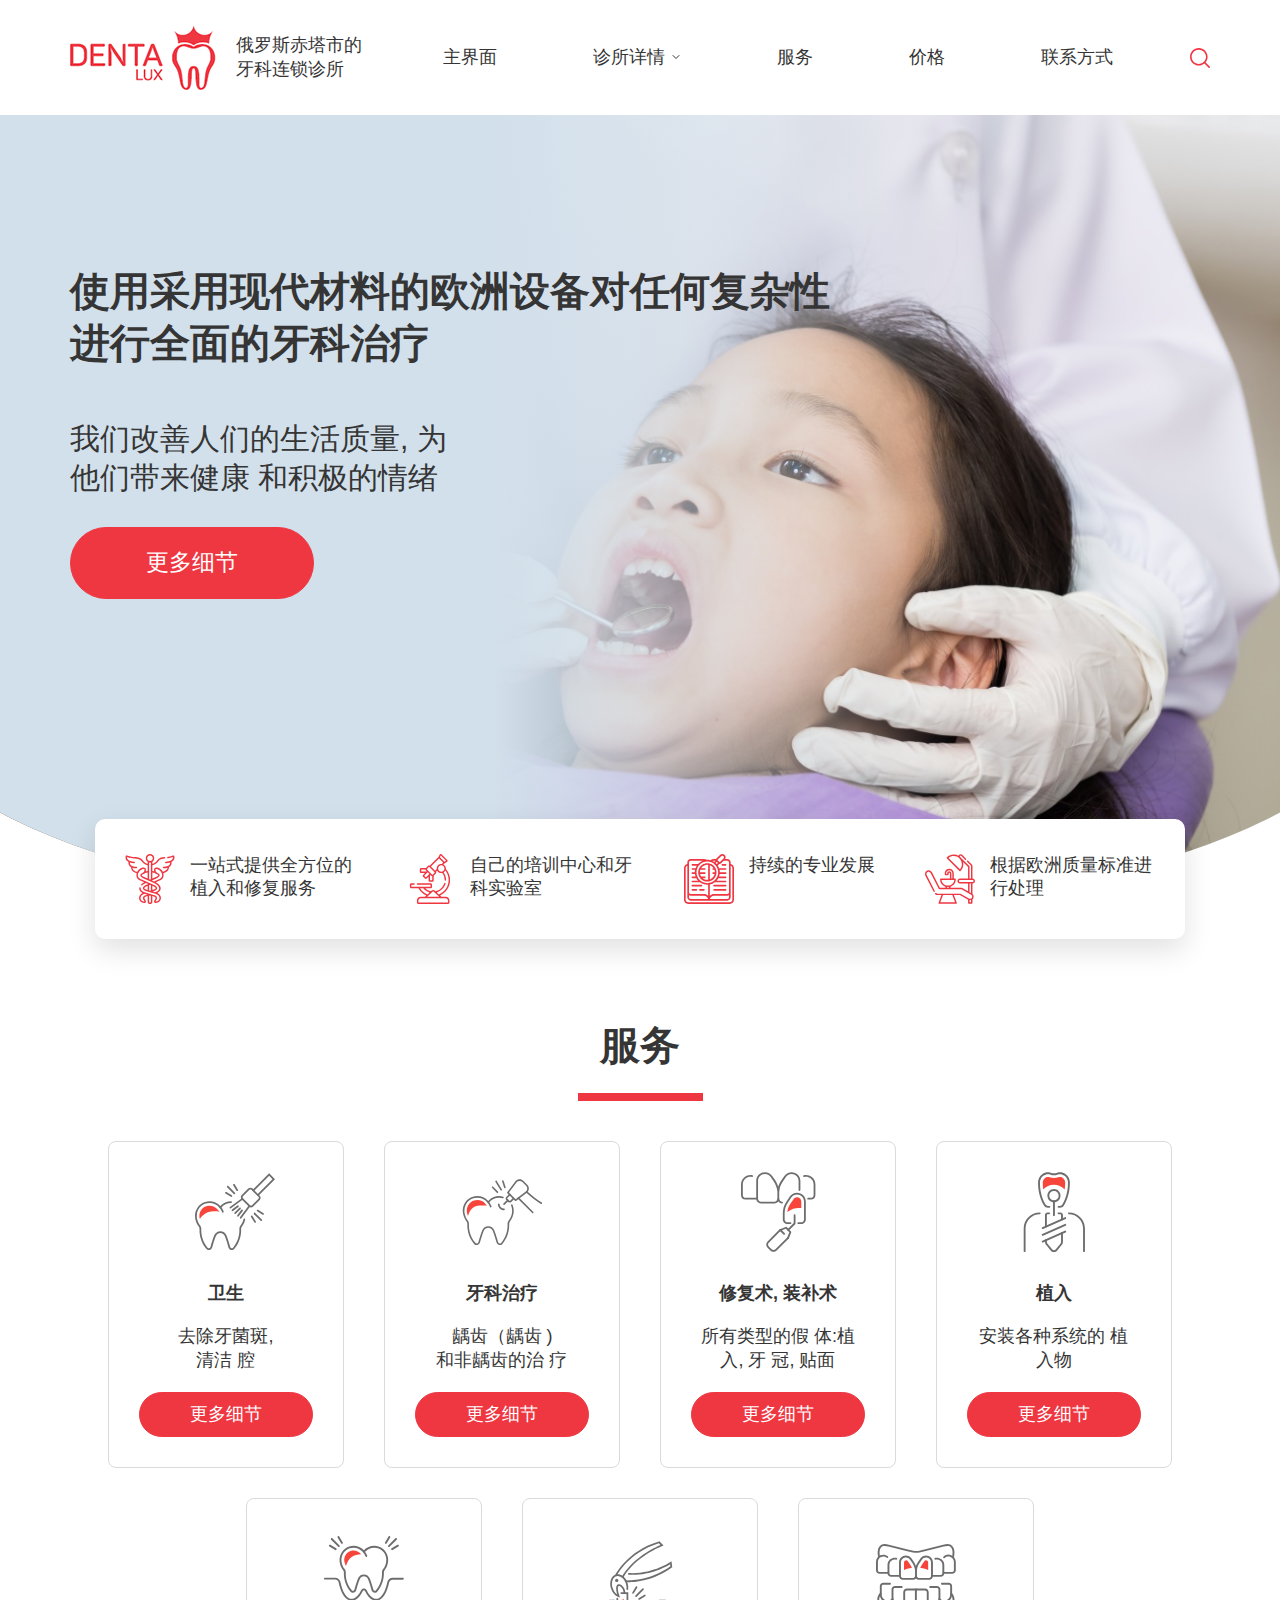
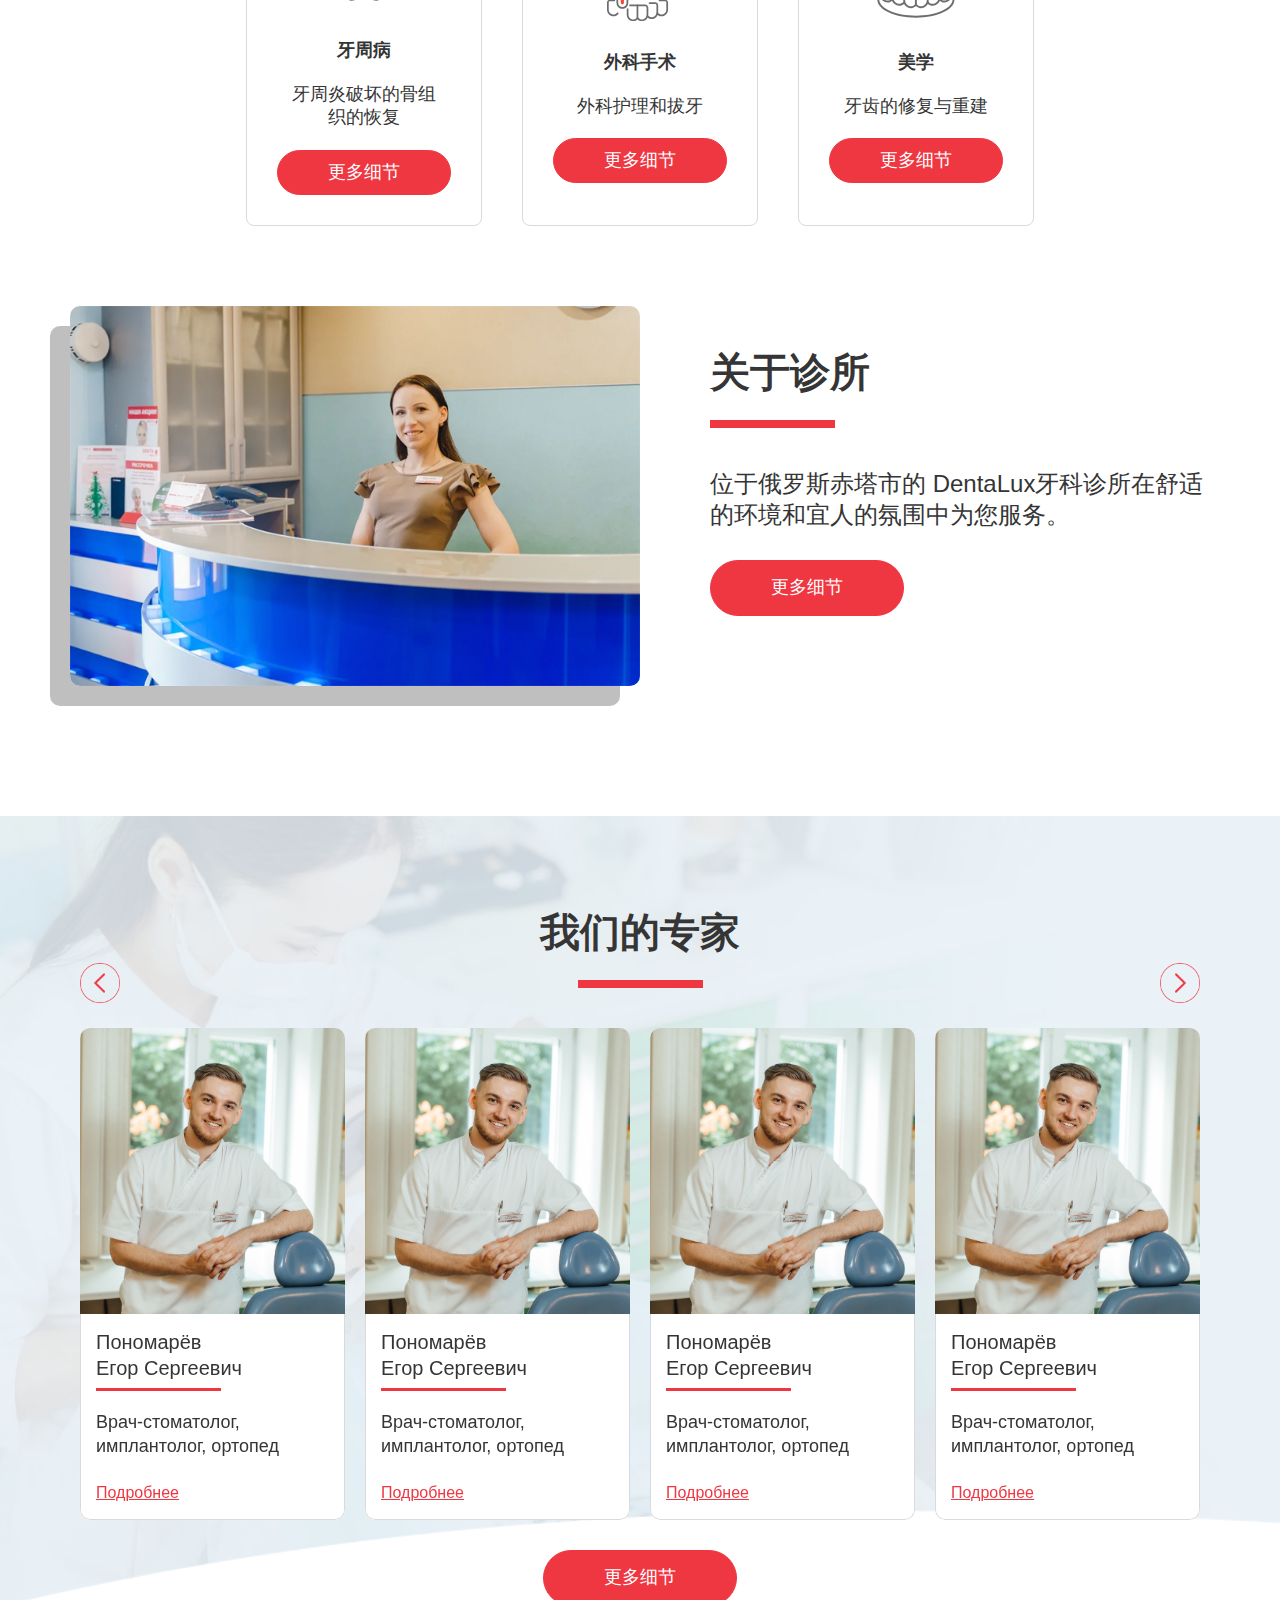
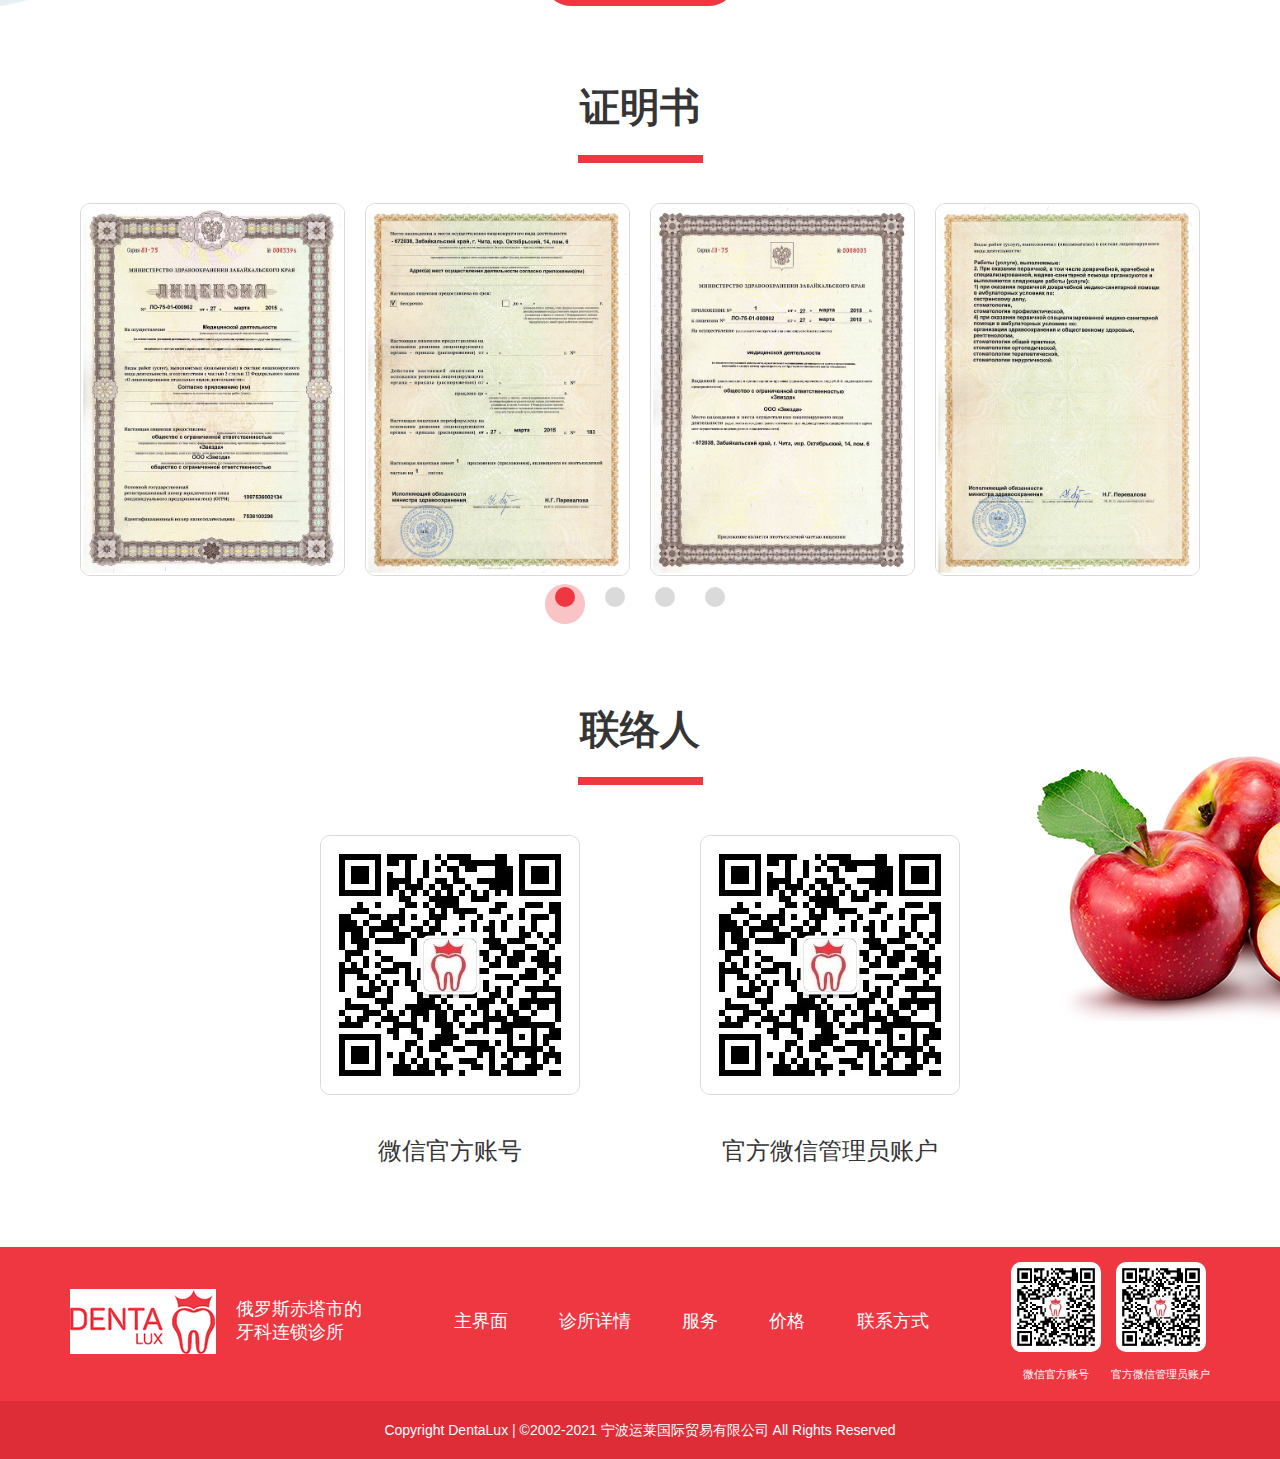
==== commit f415cb11: "added adaptive version to index html and fixed some bugs" ====
--- a/index.html
+++ b/index.html
@@ -33,7 +33,10 @@
               <li class="menu__item"><a href="#" class="menu__link">联系方式</a></li>
             </ul>
           </nav>
-          <a href="#" class="header__search"> </a>
+          <a href="#" class="header__search"></a>
+          <div class="burger">
+            <span class="burger__line"></span>
+          </div>
         </div>
       </div>
     </header>
--- a/css/style.css
+++ b/css/style.css
@@ -11,7 +11,8 @@
   font-display: swap; }
 
 html {
-  box-sizing: border-box; }
+  box-sizing: border-box;
+  overflow-x: hidden; }
 
 *,
 *::before,
@@ -26,8 +27,12 @@
   color: #353535;
   font-size: 18px;
   line-height: 1.3;
-  overflow-x: hidden;
+  overflow: hidden;
   background-color: white; }
+
+@media (max-width: 1200px) {
+  body {
+    font-size: 16px; } }
 
 .bold {
   font-family: "Microsoft-JhengHei-700", sans-serif;
@@ -37,6 +42,10 @@
   max-width: 1170px;
   margin: 0 auto;
   padding: 0 15px; }
+
+@media (max-width: 500px) {
+  .container {
+    padding: 0 10px; } }
 
 .btn {
   display: inline-block;
@@ -47,13 +56,24 @@
   border: 1px solid #ef3742;
   text-decoration: none;
   transition: all 0.3s; }
-
-.btn:hover {
-  background-color: white;
-  color: #ef3742; }
+  .btn:hover {
+    background-color: white;
+    color: #ef3742; }
+
+@media (max-width: 1200px) {
+  .btn {
+    padding: 10px 50px; } }
 
 .title {
   font-size: 40px; }
+
+@media (max-width: 1200px) {
+  .title {
+    font-size: 34px; } }
+
+@media (max-width: 1200px) {
+  .title {
+    font-size: 24px; } }
 
 .underline {
   position: relative;
@@ -66,6 +86,12 @@
     background-color: #ef3742;
     bottom: 0;
     left: 0; }
+
+@media (max-width: 1200px) {
+  .underline {
+    padding-bottom: 15px; }
+    .underline::before {
+      height: 4px; } }
 
 .card {
   margin-bottom: 15px;
@@ -98,61 +124,102 @@
     color: #ef3742;
     font-size: 16px; }
 
-.header__inner {
-  height: 115px;
-  display: flex;
+.burger {
+  width: 30px;
+  height: 21px;
+  position: relative;
+  display: none;
   align-items: center;
-  justify-content: space-between; }
-
-.header__nav {
-  max-width: 670px;
-  width: 100%;
-  margin-right: 15px; }
-
-.header .menu__link:hover {
-  color: #ef3742; }
-
-.header__hover {
-  background-color: #fff;
-  padding: 5px;
-  border-radius: 5px;
-  box-shadow: 0 2px 4px rgba(0, 0, 0, 0.12);
-  opacity: 0;
-  position: absolute;
-  z-index: 5;
-  left: 0;
-  top: 100%;
-  width: 100%;
-  margin: 0;
-  list-style: none;
-  transition: opacity 0.3s; }
-  .header__hover-icon {
+  justify-content: center;
+  cursor: pointer; }
+  .burger__line {
+    display: inline-block;
+    width: 100%;
+    height: 3px;
+    background-color: #ef3742;
     transition: all 0.3s; }
-  .header__hover-item + .header__hover-item {
-    margin-top: 10px; }
-  .header__hover-link {
-    display: inline-block;
-    color: #353535;
-    text-decoration: none;
-    padding: 5px 0;
+  .burger::after {
+    content: "";
+    position: absolute;
+    left: 0;
+    top: 0;
+    width: 100%;
+    height: 3px;
+    background-color: #ef3742;
     transition: all 0.3s; }
-    .header__hover-link:hover {
-      color: #ef3742; }
-
-.header .menu__item--list:hover {
-  overflow: visible; }
-  .header .menu__item--list:hover svg {
-    transform: rotate(180deg);
-    stroke: #ef3742; }
-  .header .menu__item--list:hover .header__hover {
-    opacity: 1; }
-
-.header__search {
-  width: 20px;
-  height: 20px;
-  background-image: url(../img/icons/search.svg);
-  background-repeat: no-repeat;
-  background-size: cover; }
+  .burger::before {
+    content: "";
+    position: absolute;
+    left: 0;
+    bottom: 0;
+    width: 100%;
+    height: 3px;
+    background-color: #ef3742;
+    transition: all 0.3s; }
+  .burger.active .burger__line {
+    opacity: 0; }
+  .burger.active::after {
+    transform: rotate(45deg);
+    top: 9px; }
+  .burger.active::before {
+    transform: rotate(-45deg);
+    bottom: 9px; }
+
+.header {
+  position: relative; }
+  .header__inner {
+    height: 115px;
+    display: flex;
+    align-items: center;
+    justify-content: space-between;
+    max-width: 100%;
+    width: 100%; }
+  .header__nav {
+    max-width: 670px;
+    width: 100%;
+    margin-right: 15px; }
+  .header .menu__link:hover {
+    color: #ef3742; }
+  .header__hover {
+    background-color: #fff;
+    padding: 5px;
+    border-radius: 5px;
+    box-shadow: 0 2px 4px rgba(0, 0, 0, 0.12);
+    opacity: 0;
+    position: absolute;
+    z-index: 5;
+    left: 0;
+    top: 100%;
+    width: 100%;
+    margin: 0;
+    list-style: none;
+    transition: opacity 0.3s; }
+    .header__hover-icon {
+      transition: all 0.3s; }
+    .header__hover-item + .header__hover-item {
+      margin-top: 10px; }
+    .header__hover-link {
+      display: inline-block;
+      width: 100%;
+      color: #353535;
+      text-decoration: none;
+      padding: 5px 0;
+      transition: all 0.3s; }
+      .header__hover-link:hover {
+        color: #ef3742; }
+  .header .menu__item--list:hover {
+    overflow: visible; }
+    .header .menu__item--list:hover svg {
+      transform: rotate(180deg);
+      stroke: #ef3742; }
+    .header .menu__item--list:hover .header__hover {
+      opacity: 1; }
+  .header__search {
+    width: 20px;
+    height: 20px;
+    background-image: url(../img/icons/search.svg);
+    background-repeat: no-repeat;
+    background-size: cover; }
 
 .logo {
   display: flex;
@@ -183,6 +250,77 @@
     color: #353535;
     padding: 10px 0;
     transition: all 0.3s; }
+
+@media (max-width: 1200px) {
+  .header__inner {
+    height: 90px; }
+  .header__nav {
+    position: absolute;
+    top: 90px;
+    right: 0;
+    z-index: 10;
+    width: 245px;
+    height: 100vh;
+    z-index: 100;
+    background-color: white;
+    margin-right: 0;
+    transition: all 0.3s;
+    transform: translateX(100%); }
+    .header__nav.active {
+      transform: translateX(0); }
+  .header .menu {
+    flex-direction: column; }
+    .header .menu__item {
+      width: 100%; }
+      .header .menu__item--list {
+        display: flex;
+        justify-content: center;
+        align-items: center;
+        flex-wrap: wrap; }
+        .header .menu__item--list .menu__link {
+          width: fit-content;
+          margin-right: 10px;
+          padding-bottom: 0; }
+    .header .menu__link {
+      width: 100%;
+      text-align: center; }
+      .header .menu__link:hover {
+        color: #353535; }
+  .header__hover-link {
+    text-align: center; }
+    .header__hover-link:hover {
+      color: #353535; }
+  .header__search {
+    margin-left: auto;
+    margin-right: 20px; }
+  .header__hover {
+    position: relative;
+    opacity: 1;
+    height: 0;
+    box-shadow: none;
+    transition: all 0.3s; }
+    .header__hover.active {
+      height: 120px; }
+  .header__hover-icon {
+    margin-top: 10px; }
+  .header__hover-icon.active {
+    transform: rotate(180deg) !important;
+    stroke: #ef3742 !important; }
+  .header .menu__item--list:hover {
+    overflow: hidden; }
+    .header .menu__item--list:hover svg {
+      transform: rotate(0deg);
+      stroke: #353535; }
+    .header .menu__item--list:hover .header__hover {
+      opacity: 1; }
+  .burger {
+    display: flex; }
+  .logo__img {
+    width: 100px; } }
+
+@media (max-width: 500px) {
+  .logo__text {
+    display: none; } }
 
 .preview {
   background-image: url(../img/index-main.png);
@@ -219,6 +357,38 @@
   .preview__btn {
     font-size: 23px; }
 
+@media (max-width: 1200px) {
+  .preview {
+    background-size: auto 120%;
+    background-position: calc(100% - 120px) top;
+    padding: 150px 150px 200px; }
+    .preview__inner::before {
+      top: -150px;
+      left: -20px;
+      height: 800px;
+      width: 100%;
+      background: linear-gradient(90deg, #d2e0eb 35%, transparent 70%); }
+    .preview__title {
+      margin-bottom: 30px; }
+    .preview__text {
+      font-size: 18px; }
+    .preview__btn {
+      font-size: 16px; } }
+
+@media (max-width: 900px) {
+  .preview {
+    background-position: center;
+    padding: 150px 150px 200px; }
+    .preview__inner {
+      max-width: 100%; }
+      .preview__inner::before {
+        top: -150px;
+        left: -20px;
+        height: 800px;
+        width: calc(100% + 40px);
+        background: #d2e0eb;
+        opacity: 0.6; } }
+
 .advantages {
   margin-bottom: 80px;
   margin-top: -80px;
@@ -246,6 +416,30 @@
     max-width: 165px;
     width: 100%;
     margin-left: 15px; }
+
+@media (max-width: 1200px) {
+  .advantages {
+    margin-bottom: 50px; }
+    .advantages__inner {
+      flex-wrap: wrap;
+      justify-content: center;
+      margin: 0 -10px;
+      width: calc(100% + 20px);
+      padding: 20px; }
+    .advantages__img {
+      height: 50px;
+      width: auto; }
+    .advantages__item {
+      display: flex;
+      align-items: flex-start;
+      max-width: 230px;
+      width: 100%;
+      margin: 10px; }
+    .advantages__text {
+      display: inline-block;
+      max-width: 165px;
+      width: 100%;
+      margin-left: 15px; } }
 
 .services {
   margin-bottom: 50px; }
@@ -297,7 +491,8 @@
     overflow: hidden;
     display: flex;
     align-items: center;
-    justify-content: center; }
+    justify-content: center;
+    margin-right: 15px; }
     .short-about__img img {
       width: 100%;
       height: 100%; }
@@ -318,6 +513,26 @@
     margin: 40px 0 30px; }
   .short-about__btn {
     padding: 15px 60px; }
+
+@media (max-width: 1200px) {
+  .short-about__img {
+    box-shadow: none;
+    max-width: 60%;
+    min-width: 60%; }
+  .short-about__text {
+    font-size: 18px;
+    margin: 20px 0 30px; } }
+
+@media (max-width: 700px) {
+  .short-about__inner {
+    justify-content: start;
+    flex-direction: column; }
+  .short-about__img {
+    max-width: 100%;
+    min-width: 60%; }
+  .short-about__text {
+    font-size: 18px;
+    margin: 20px 0 30px; } }
 
 .doctors {
   background-image: url(../img/doctors.png);
@@ -339,20 +554,35 @@
     box-shadow: none;
     position: absolute;
     top: calc(50% - 62px);
+    background-size: cover;
     cursor: pointer; }
     .doctors__arrow--left {
       background-image: url(../img/doctors-arrow-left.png);
-      left: -82px; }
+      left: -62px; }
     .doctors__arrow--right {
       background-image: url(../img/doctors-arrow-right.png);
-      right: -82px; }
+      right: -62px; }
   .doctors__card {
-    margin-left: 10px; }
+    margin: 0 auto; }
   .doctors__btn {
     display: block;
     width: fit-content;
     padding: 15px 60px;
     margin: 0 auto; }
+
+@media (max-width: 1300px) {
+  .doctors {
+    background-size: cover; }
+    .doctors__arrow {
+      width: 40px;
+      height: 40px;
+      top: -65px; }
+      .doctors__arrow--left {
+        background-image: url(../img/doctors-arrow-left.png);
+        left: 10px; }
+      .doctors__arrow--right {
+        background-image: url(../img/doctors-arrow-right.png);
+        right: 10px; } }
 
 .certificates {
   margin-bottom: 80px; }
@@ -374,16 +604,18 @@
     max-width: 265px;
     width: 100%;
     border: 1px solid #dadada;
-    border-radius: 10px; }
+    border-radius: 10px;
+    margin: 0 auto; }
   .certificates__dots {
     list-style: none;
     padding: 0;
-    margin: 0;
     display: flex;
     justify-content: center;
-    margin-top: 30px; }
+    flex-wrap: wrap;
+    margin: 10px -15px 30px; }
     .certificates__dots li {
-      position: relative; }
+      position: relative;
+      margin: 0 15px 10px; }
     .certificates__dots li button {
       width: 20px;
       height: 20px;
@@ -400,19 +632,21 @@
         width: 40px;
         position: absolute;
         left: -10px;
-        top: -2px;
+        top: -3px;
         background-color: #ef3742;
         border-radius: 100%;
         opacity: 0;
         transition: all 0.3s; }
-    .certificates__dots li + li {
-      margin-left: 30px; }
     .certificates__dots .slick-active button,
     .certificates__dots button:hover {
       background-color: #ef3742; }
       .certificates__dots .slick-active button::before,
       .certificates__dots button:hover::before {
         opacity: 0.3; }
+
+@media (max-width: 1200px) {
+  .certificates__inner::after {
+    display: none; } }
 
 .qr {
   margin-bottom: 80px;
@@ -449,6 +683,23 @@
     margin-top: 40px;
     font-size: 24px; }
 
+@media (max-width: 1200px) {
+  .qr::after {
+    display: none; } }
+
+@media (max-width: 900px) {
+  .qr__item {
+    margin: 0 30px; }
+  .qr__text {
+    font-size: 18px;
+    margin-top: 20px; } }
+
+@media (max-width: 500px) {
+  .qr__inner {
+    flex-direction: column; }
+  .qr__item {
+    margin: 0 0 15px; } }
+
 .footer {
   background-color: #ef3742; }
   .footer__inner {
@@ -465,9 +716,8 @@
     color: white; }
   .footer .qr__item {
     color: white;
-    margin: 0; }
-  .footer .qr__item + .qr__item {
-    margin-left: 15px; }
+    margin: 0;
+    margin-left: 10px; }
   .footer .qr__img {
     max-width: 90px;
     border: none; }
@@ -480,3 +730,14 @@
     padding: 20px 0;
     text-align: center;
     font-size: 14px; }
+
+@media (max-width: 1000px) {
+  .footer__inner {
+    flex-wrap: wrap;
+    justify-content: center; }
+  .footer .logo {
+    order: -2;
+    margin-bottom: 10px; }
+  .footer .qr__inner {
+    flex-direction: row !important;
+    order: -1; } }
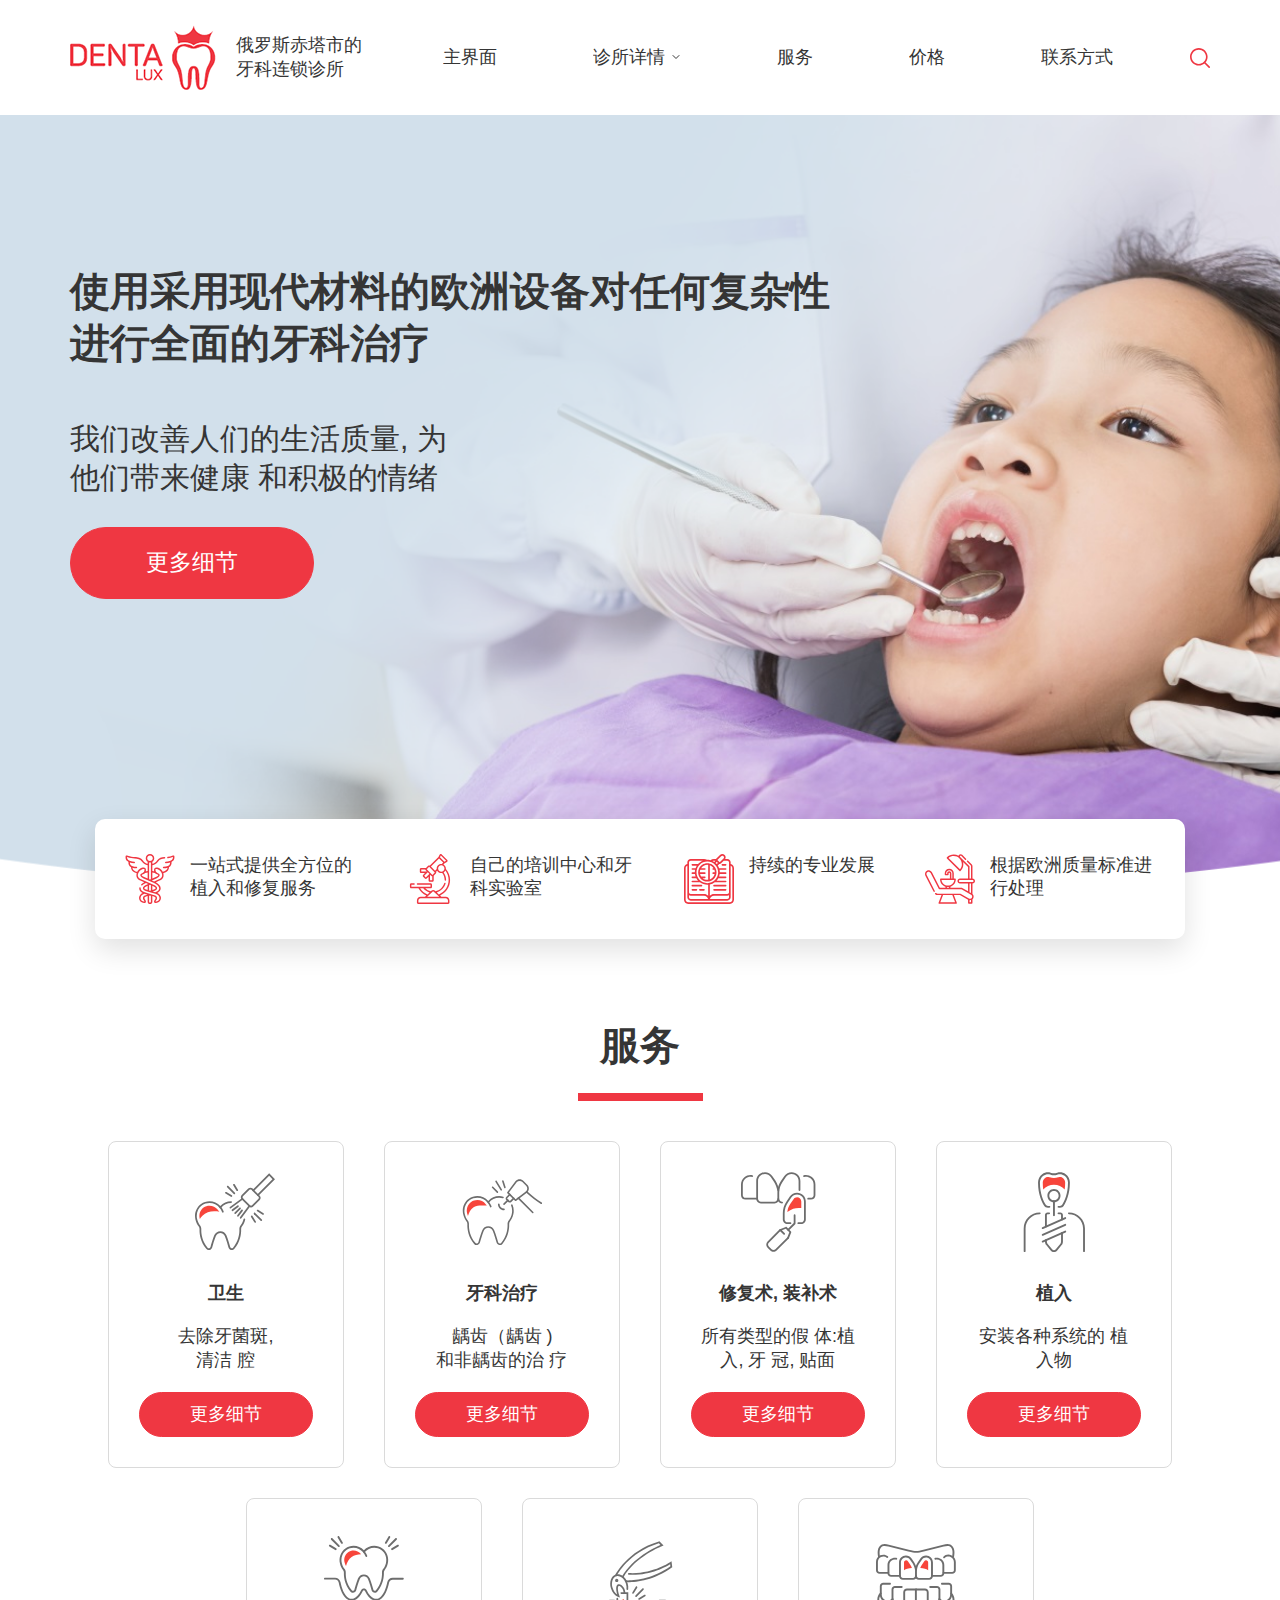
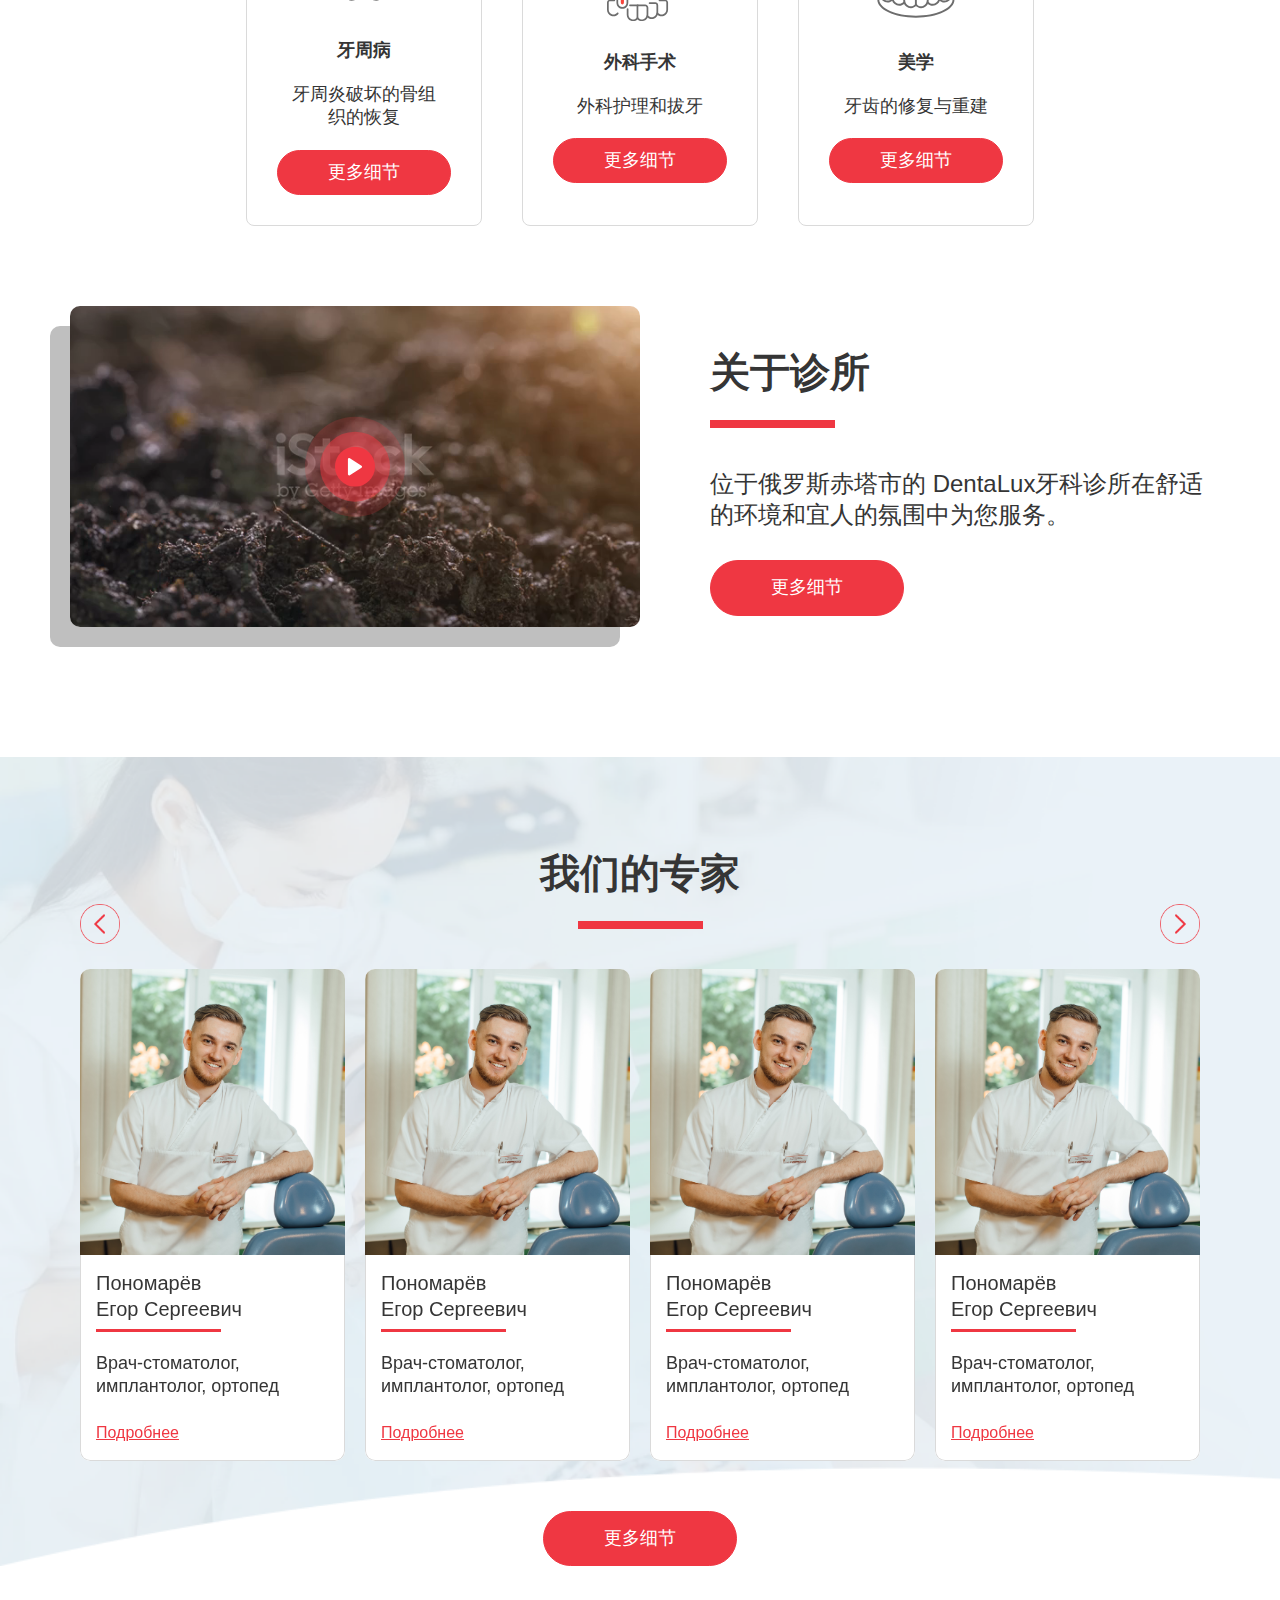
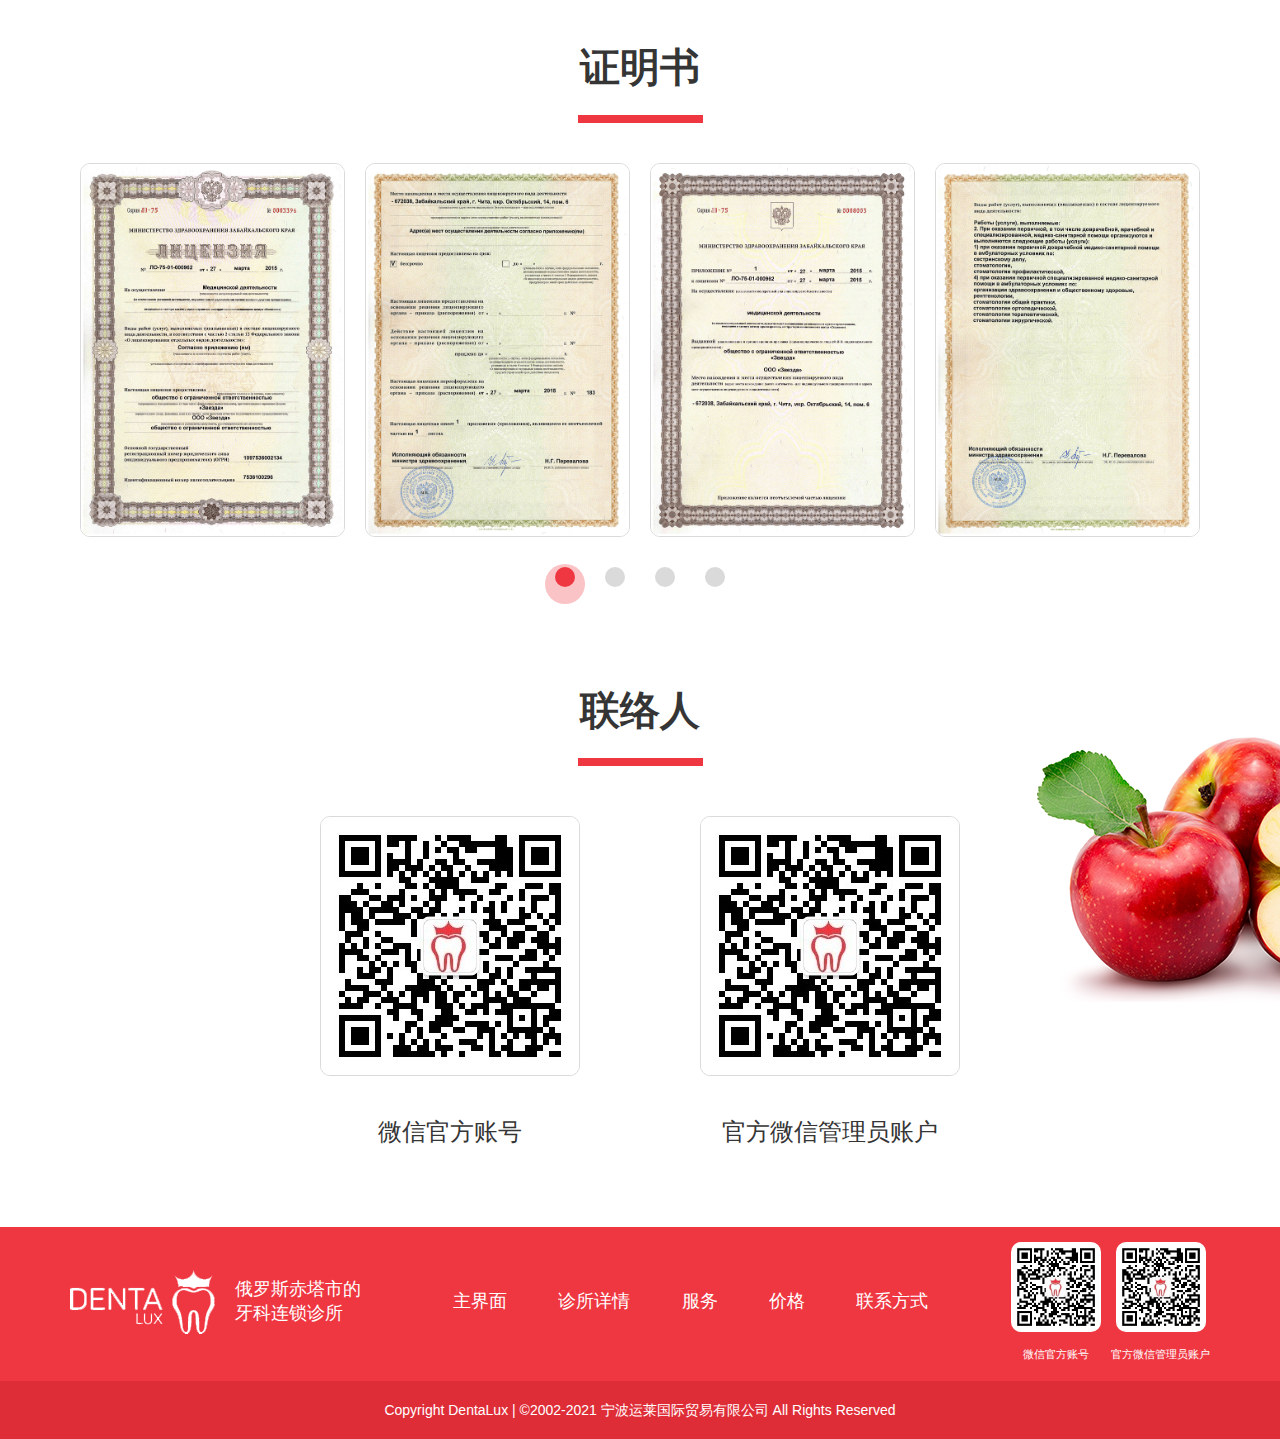
==== commit def89da1: "fixed bugs and added test video to short-about section" ====
--- a/index.html
+++ b/index.html
@@ -133,8 +133,15 @@
       <section class="short-about">
         <div class="container">
           <div class="short-about__inner">
-            <div class="short-about__img">
-              <img src="./img/short-about.png" alt="shortly about image" />
+            <div class="short-about__video">
+              <div class="short-about__play">
+                <span class="short-about__play-icon"></span>
+                <span class="short-about__play-circle-1"></span>
+                <span class="short-about__play-circle-2"></span>
+              </div>
+              <video id="video">
+                <source src="./test-video.mp4" type="video/mp4" />
+              </video>
             </div>
             <div class="short-about__desc">
               <h3 class="short-about__title title underline bold">关于诊所</h3>
@@ -337,7 +344,7 @@
       <div class="container">
         <div class="footer__inner">
           <a href="./index.html" class="logo">
-            <img src="./img/logo.png" alt="logo" class="logo__img" />
+            <img src="./img/denta-luxe-logo-white.svg" alt="logo" class="logo__img" />
             <span class="logo__text"> 俄罗斯赤塔市的牙科连锁诊所 </span>
           </a>
           <nav class="footer__nav">
--- a/css/style.css
+++ b/css/style.css
@@ -42,10 +42,6 @@
   max-width: 1170px;
   margin: 0 auto;
   padding: 0 15px; }
-
-@media (max-width: 500px) {
-  .container {
-    padding: 0 10px; } }
 
 .btn {
   display: inline-block;
@@ -253,10 +249,10 @@
 
 @media (max-width: 1200px) {
   .header__inner {
-    height: 90px; }
+    height: 70px; }
   .header__nav {
     position: absolute;
-    top: 90px;
+    top: 70px;
     right: 0;
     z-index: 10;
     width: 245px;
@@ -323,30 +319,15 @@
     display: none; } }
 
 .preview {
-  background-image: url(../img/index-main.png);
+  background-image: url(../img/index-main-1.png);
   background-repeat: no-repeat;
-  background-size: auto 125%;
-  background-position: calc(100% - 150px) top;
-  padding: 150px 150px 300px;
-  margin: 0 -150px 0;
-  border-bottom-left-radius: 35%;
-  border-bottom-right-radius: 35%;
-  background-color: #d2e0eb;
+  background-size: cover;
+  background-position: center;
+  padding: 150px 0px 300px;
   overflow: hidden; }
   .preview__inner {
     max-width: 780px;
-    width: 100%;
-    position: relative;
-    z-index: 2; }
-    .preview__inner::before {
-      content: "";
-      position: absolute;
-      top: -100%;
-      left: -200px;
-      height: 1000px;
-      width: 200%;
-      background: linear-gradient(90deg, #d2e0eb 40%, transparent 70%);
-      z-index: -1; }
+    width: 100%; }
   .preview__title {
     margin-bottom: 50px; }
   .preview__text {
@@ -359,15 +340,7 @@
 
 @media (max-width: 1200px) {
   .preview {
-    background-size: auto 120%;
-    background-position: calc(100% - 120px) top;
-    padding: 150px 150px 200px; }
-    .preview__inner::before {
-      top: -150px;
-      left: -20px;
-      height: 800px;
-      width: 100%;
-      background: linear-gradient(90deg, #d2e0eb 35%, transparent 70%); }
+    padding: 150px 0px 200px; }
     .preview__title {
       margin-bottom: 30px; }
     .preview__text {
@@ -377,17 +350,9 @@
 
 @media (max-width: 900px) {
   .preview {
-    background-position: center;
-    padding: 150px 150px 200px; }
+    padding: 100px 0; }
     .preview__inner {
-      max-width: 100%; }
-      .preview__inner::before {
-        top: -150px;
-        left: -20px;
-        height: 800px;
-        width: calc(100% + 40px);
-        background: #d2e0eb;
-        opacity: 0.6; } }
+      max-width: 100%; } }
 
 .advantages {
   margin-bottom: 80px;
@@ -423,8 +388,8 @@
     .advantages__inner {
       flex-wrap: wrap;
       justify-content: center;
-      margin: 0 -10px;
-      width: calc(100% + 20px);
+      margin: 0 10px;
+      width: calc(100% - 20px);
       padding: 20px; }
     .advantages__img {
       height: 50px;
@@ -482,7 +447,7 @@
     display: flex;
     justify-content: space-between;
     align-items: start; }
-  .short-about__img {
+  .short-about__video {
     max-width: 50%;
     width: 100%;
     height: fit-content;
@@ -492,10 +457,60 @@
     display: flex;
     align-items: center;
     justify-content: center;
-    margin-right: 15px; }
-    .short-about__img img {
+    margin-right: 15px;
+    position: relative; }
+    .short-about__video video {
       width: 100%;
       height: 100%; }
+  .short-about__play {
+    position: absolute;
+    transform: translate(-50%, -50%);
+    top: 50%;
+    left: 50%;
+    width: 100%;
+    height: 100%;
+    cursor: pointer;
+    z-index: 10;
+    opacity: 1;
+    transition: all 0.3s; }
+    .short-about__play-icon {
+      position: absolute;
+      transform: translate(-50%, -50%);
+      top: 50%;
+      left: 50%;
+      background-image: url(../img/icons/play.svg);
+      background-size: 50%;
+      background-repeat: no-repeat;
+      background-position: center;
+      height: 40px;
+      width: 40px;
+      background-color: #ef3742;
+      border-radius: 100%;
+      z-index: 3; }
+    .short-about__play-circle-1 {
+      position: absolute;
+      transform: translate(-50%, -50%);
+      top: 50%;
+      left: 50%;
+      height: 70px;
+      width: 70px;
+      background-color: #ef3742;
+      border-radius: 100%;
+      opacity: 0.5;
+      z-index: 2; }
+    .short-about__play-circle-2 {
+      position: absolute;
+      transform: translate(-50%, -50%);
+      top: 50%;
+      left: 50%;
+      height: 100px;
+      width: 100px;
+      background-color: #ef3742;
+      border-radius: 100%;
+      opacity: 0.2;
+      z-index: 2; }
+    .short-about__play.active {
+      opacity: 0; }
   .short-about__desc {
     max-width: 500px;
     width: 100%;
@@ -515,7 +530,7 @@
     padding: 15px 60px; }
 
 @media (max-width: 1200px) {
-  .short-about__img {
+  .short-about__video {
     box-shadow: none;
     max-width: 60%;
     min-width: 60%; }
@@ -527,7 +542,7 @@
   .short-about__inner {
     justify-content: start;
     flex-direction: column; }
-  .short-about__img {
+  .short-about__video {
     max-width: 100%;
     min-width: 60%; }
   .short-about__text {
@@ -545,7 +560,7 @@
     .doctors__title::before {
       left: calc(50% - 62.5px); }
   .doctors__inner {
-    margin: 25px 0 30px; }
+    margin: 25px 0 50px; }
   .doctors__arrow {
     height: 62px;
     width: 62px;
@@ -558,10 +573,10 @@
     cursor: pointer; }
     .doctors__arrow--left {
       background-image: url(../img/doctors-arrow-left.png);
-      left: -62px; }
+      left: -82px; }
     .doctors__arrow--right {
       background-image: url(../img/doctors-arrow-right.png);
-      right: -62px; }
+      right: -82px; }
   .doctors__card {
     margin: 0 auto; }
   .doctors__btn {
@@ -612,7 +627,7 @@
     display: flex;
     justify-content: center;
     flex-wrap: wrap;
-    margin: 10px -15px 30px; }
+    margin: 30px -15px 30px; }
     .certificates__dots li {
       position: relative;
       margin: 0 15px 10px; }
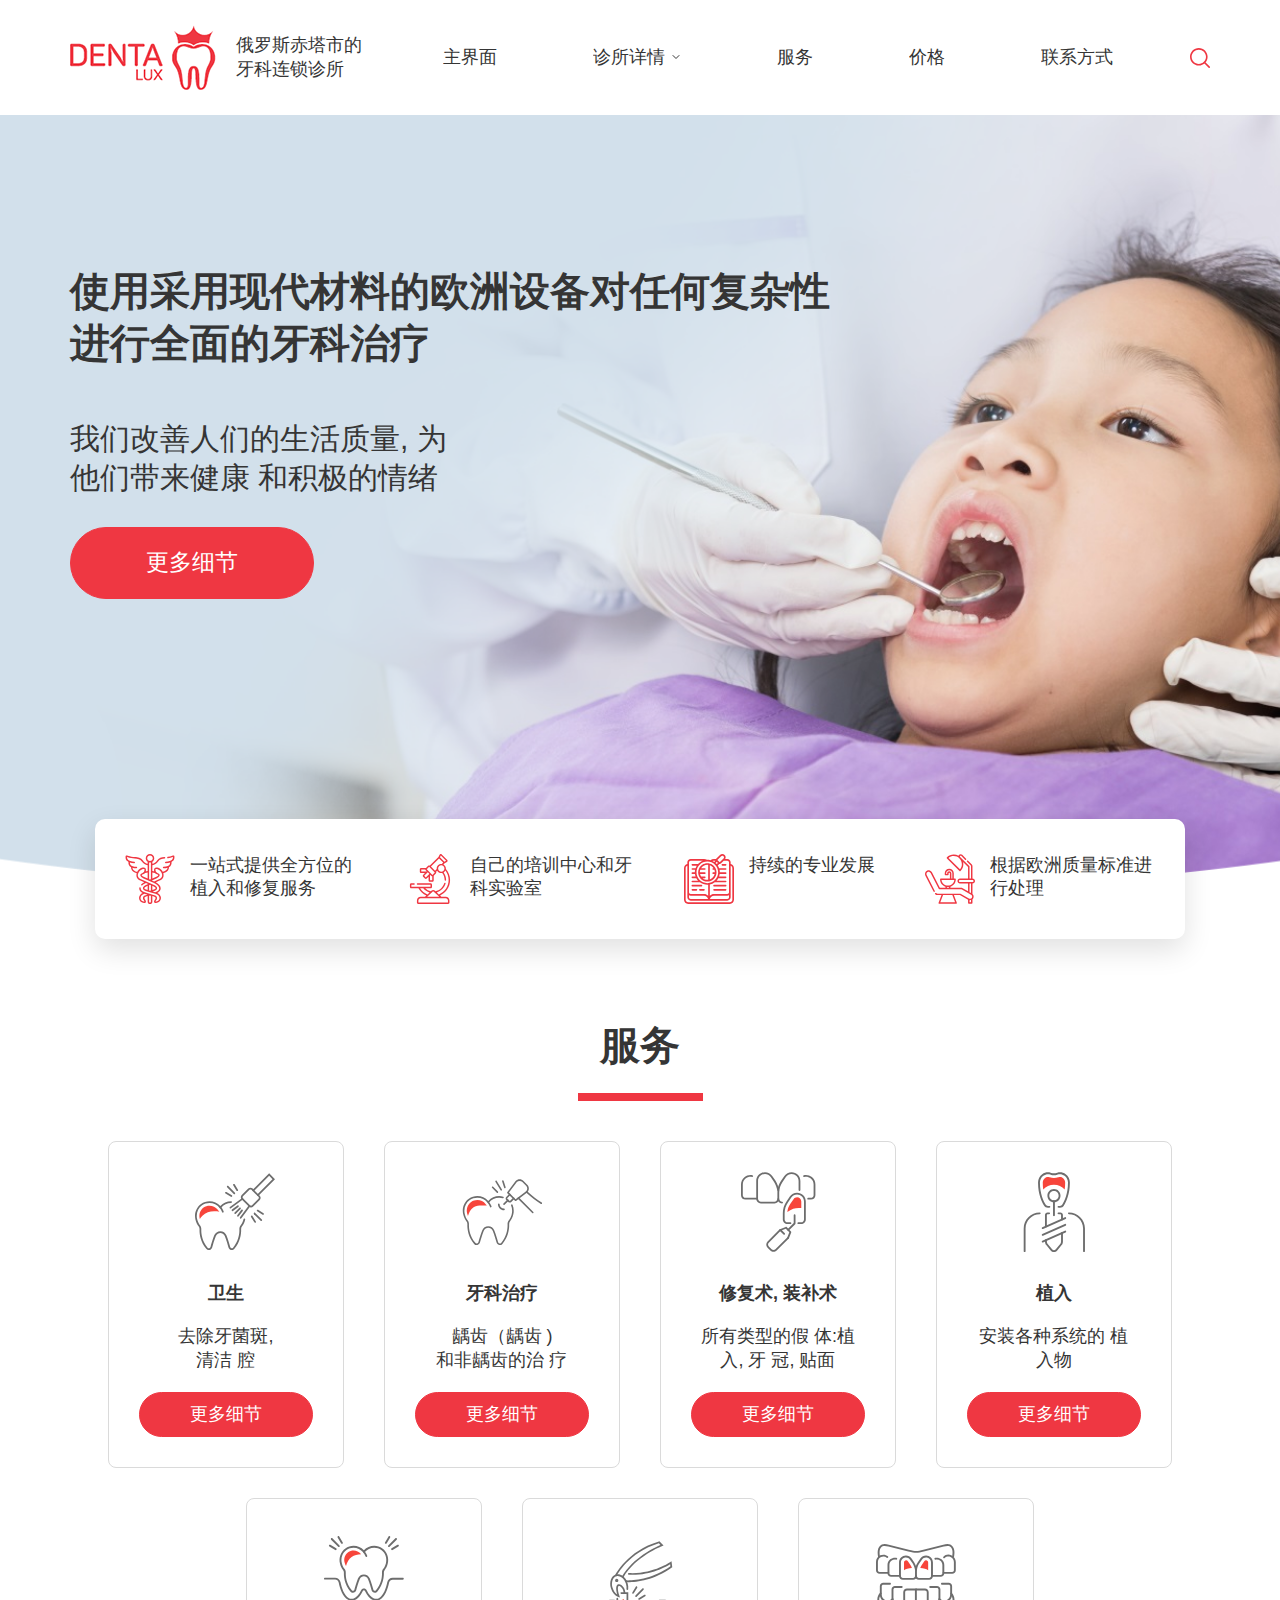
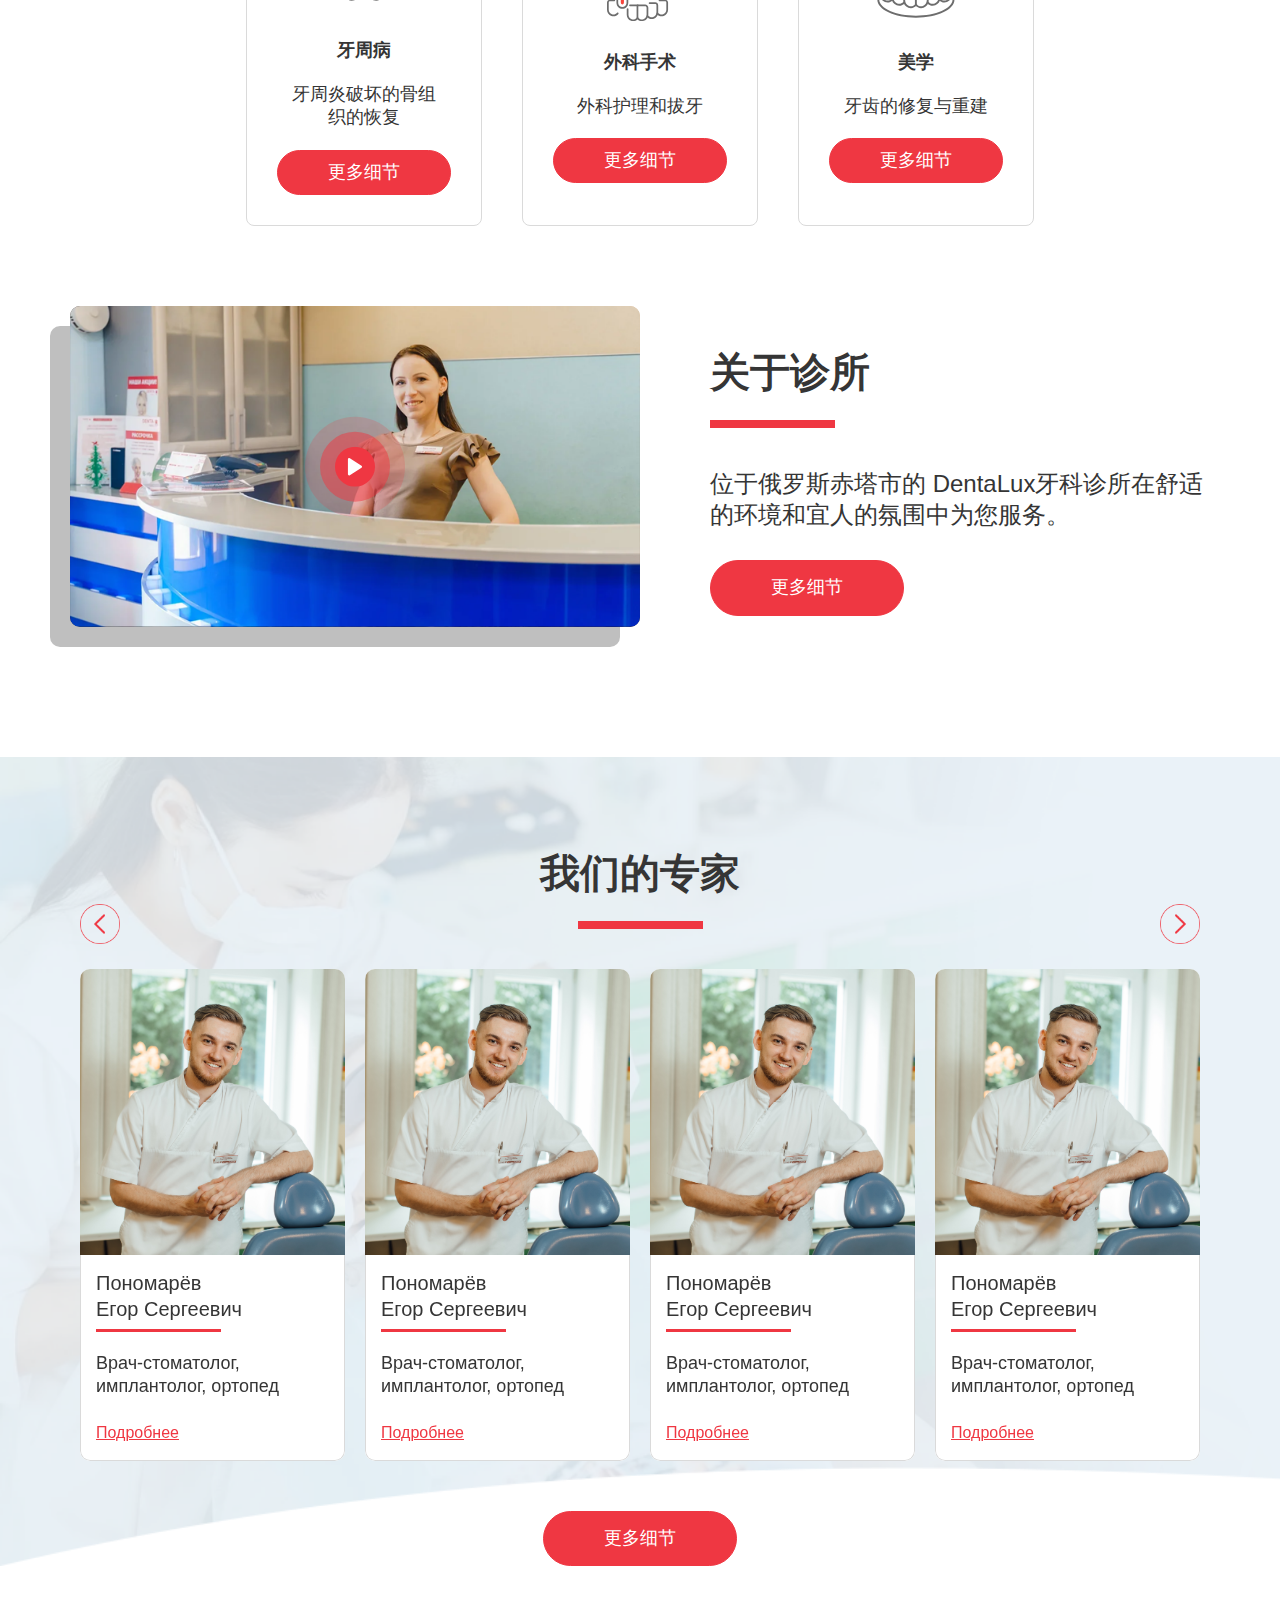
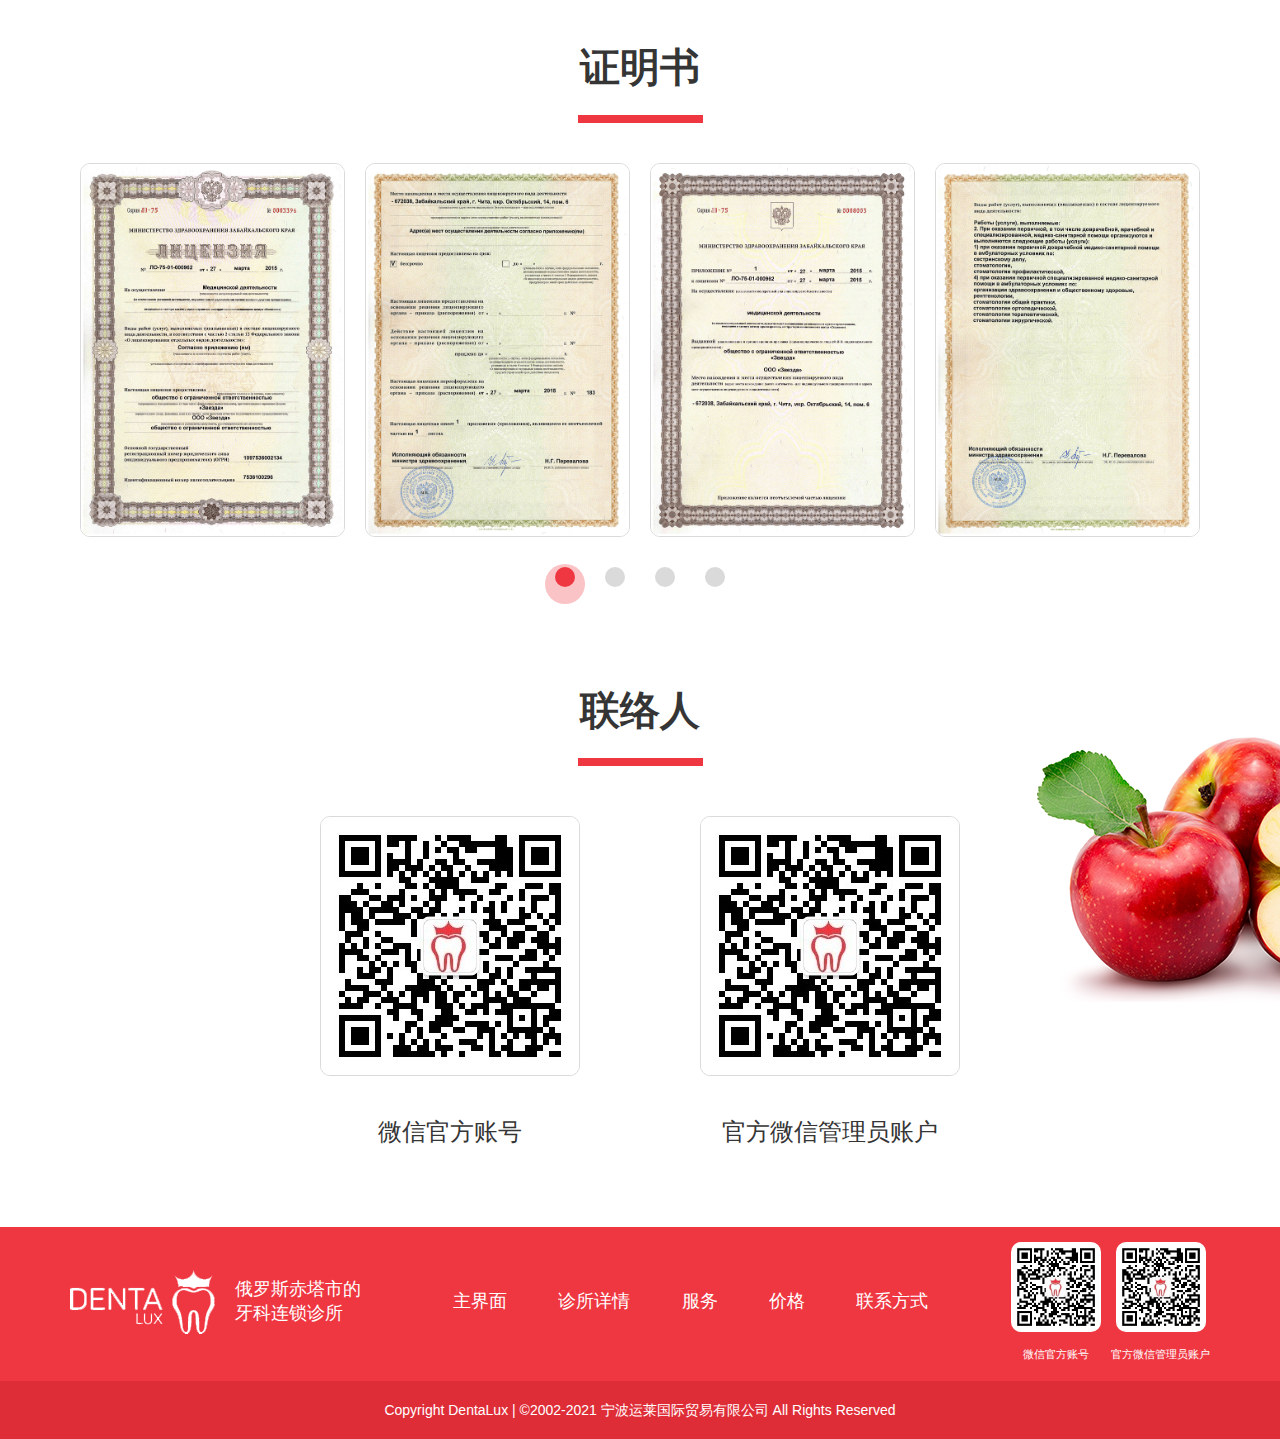
==== commit 36e7f6b2: "added preview image to short-about section and add search icon in header" ====
--- a/index.html
+++ b/index.html
@@ -20,7 +20,7 @@
             <ul class="menu">
               <li class="menu__item"><a href="./index.html" class="menu__link">主界面</a></li>
               <li class="menu__item menu__item--list">
-                <a href="#" class="menu__link">诊所详情</a>
+                <a href="./about.html" class="menu__link">诊所详情</a>
                 <svg class="header__hover-icon" xmlns="http://www.w3.org/2000/svg" width="12" height="12" viewBox="0 0 24 24" fill="none" stroke="#353535" stroke-width="2" stroke-linecap="round" stroke-linejoin="round" class="feather feather-chevron-down"><polyline points="6 9 12 15 18 9"></polyline></svg>
                 <ul class="header__hover">
                   <li class="header__hover-item"><a href="#" class="header__hover-link">关于诊所</a></li>
@@ -33,7 +33,32 @@
               <li class="menu__item"><a href="#" class="menu__link">联系方式</a></li>
             </ul>
           </nav>
-          <a href="#" class="header__search"></a>
+          <a href="#" class="header__search">
+            <?xml version="1.0" encoding="iso-8859-1"?>
+            <!-- Generator: Adobe Illustrator 19.0.0, SVG Export Plug-In . SVG Version: 6.00 Build 0)  -->
+            <svg version="1.1" id="Capa_1" xmlns="http://www.w3.org/2000/svg" xmlns:xlink="http://www.w3.org/1999/xlink" x="0px" y="0px" viewBox="0 0 512 512" style="enable-background: new 0 0 512 512" xml:space="preserve">
+              <g>
+                <g>
+                  <path
+                    d="M225.474,0C101.151,0,0,101.151,0,225.474c0,124.33,101.151,225.474,225.474,225.474
+			                c124.33,0,225.474-101.144,225.474-225.474C450.948,101.151,349.804,0,225.474,0z M225.474,409.323
+			                c-101.373,0-183.848-82.475-183.848-183.848S124.101,41.626,225.474,41.626s183.848,82.475,183.848,183.848
+			                S326.847,409.323,225.474,409.323z"
+                    fill="#ef3742"
+                  />
+                </g>
+              </g>
+              <g>
+                <g>
+                  <path
+                    d="M505.902,476.472L386.574,357.144c-8.131-8.131-21.299-8.131-29.43,0c-8.131,8.124-8.131,21.306,0,29.43l119.328,119.328
+			                c4.065,4.065,9.387,6.098,14.715,6.098c5.321,0,10.649-2.033,14.715-6.098C514.033,497.778,514.033,484.596,505.902,476.472z"
+                    fill="#ef3742"
+                  />
+                </g>
+              </g>
+            </svg>
+          </a>
           <div class="burger">
             <span class="burger__line"></span>
           </div>
@@ -134,7 +159,7 @@
         <div class="container">
           <div class="short-about__inner">
             <div class="short-about__video">
-              <div class="short-about__play">
+              <div class="short-about__play" style="background-image: url(./img/short-about.png)">
                 <span class="short-about__play-icon"></span>
                 <span class="short-about__play-circle-1"></span>
                 <span class="short-about__play-circle-2"></span>
@@ -344,7 +369,7 @@
       <div class="container">
         <div class="footer__inner">
           <a href="./index.html" class="logo">
-            <img src="./img/denta-luxe-logo-white.svg" alt="logo" class="logo__img" />
+            <img src="./img/logo-white.png" alt="logo" class="logo__img" />
             <span class="logo__text"> 俄罗斯赤塔市的牙科连锁诊所 </span>
           </a>
           <nav class="footer__nav">
--- a/css/style.css
+++ b/css/style.css
@@ -212,10 +212,7 @@
       opacity: 1; }
   .header__search {
     width: 20px;
-    height: 20px;
-    background-image: url(../img/icons/search.svg);
-    background-repeat: no-repeat;
-    background-size: cover; }
+    height: 20px; }
 
 .logo {
   display: flex;
@@ -472,7 +469,10 @@
     cursor: pointer;
     z-index: 10;
     opacity: 1;
-    transition: all 0.3s; }
+    transition: all 0.3s;
+    background-repeat: no-repeat;
+    background-size: cover;
+    background-position: center; }
     .short-about__play-icon {
       position: absolute;
       transform: translate(-50%, -50%);
@@ -756,3 +756,188 @@
   .footer .qr__inner {
     flex-direction: row !important;
     order: -1; } }
+
+.about__preview {
+  background-image: url(../img/about-1.png);
+  padding: 150px 0;
+  margin-bottom: 45px; }
+
+.about__tabs-inner {
+  width: calc(100% + 30px);
+  display: flex;
+  justify-content: center;
+  align-items: center;
+  margin: 0 -15px 70px; }
+
+.about__tab {
+  margin: 0 15px;
+  min-width: 175px;
+  text-align: center;
+  border: 1px solid #d2e0eb;
+  padding: 10px;
+  cursor: pointer;
+  transition: all 0.3s; }
+  .about__tab.active, .about__tab:hover {
+    background-color: #ef3742;
+    color: white; }
+
+.about__title {
+  text-align: center; }
+  .about__title::before {
+    left: calc(50% - 62.5px); }
+
+.about__content {
+  display: none; }
+  .about__content.active {
+    display: block; }
+
+.about__stats {
+  margin: 0 0 70px;
+  list-style: none;
+  padding: 0;
+  display: flex;
+  align-items: start;
+  justify-content: space-between;
+  max-width: 100%;
+  width: 100%; }
+  .about__stats-num {
+    font-size: 72px;
+    color: #ef3742;
+    margin-bottom: 30px; }
+  .about__stats-text {
+    flex: 24;
+    max-width: 180px;
+    width: 100%; }
+
+.about__history {
+  list-style: none;
+  padding: 0;
+  margin: 0; }
+  .about__history-item:nth-child(2n) .about__history-wrapper {
+    flex-direction: row-reverse; }
+  .about__history-item:nth-child(2n) .about__history-desc {
+    margin-right: 0;
+    margin-left: 10px; }
+    .about__history-item:nth-child(2n) .about__history-desc::after {
+      left: -11.65%; }
+  .about__history-item:nth-child(2n) .about__history-img {
+    margin-left: 0;
+    margin-right: 10px; }
+  .about__history-item:last-child .about__history-desc::after {
+    background: #d2e0eb;
+    background: linear-gradient(180deg, #d2e0eb 70%, transparent 100%); }
+  .about__history-year {
+    display: block;
+    border: 2px solid #d2e0eb;
+    background-color: #ef3742;
+    color: white;
+    font-size: 24px;
+    min-width: 210px;
+    max-width: fit-content;
+    text-align: center;
+    margin: 0 auto;
+    padding: 5px; }
+  .about__history-wrapper {
+    display: flex;
+    align-items: stretch;
+    justify-content: space-between;
+    max-width: 100%;
+    width: 100%;
+    margin: 20px 0 35px; }
+  .about__history-desc {
+    padding: 30px;
+    border: 2px solid #d2e0eb;
+    max-width: 45%;
+    width: 100%;
+    margin-right: 10px;
+    font-size: 20px;
+    position: relative; }
+    .about__history-desc::after {
+      content: "";
+      display: inline-block;
+      width: 2px;
+      min-height: calc(100% + 60px);
+      background-color: #d2e0eb;
+      position: absolute;
+      top: -22px;
+      right: -11.65%; }
+  .about__history-img {
+    background-size: cover;
+    background-position: center;
+    background-repeat: no-repeat;
+    max-width: 45%;
+    width: 100%;
+    margin-left: 10px; }
+
+.about__doctors-inner {
+  display: flex;
+  flex-wrap: wrap;
+  justify-content: center;
+  width: calc(100% + 20px); }
+
+.about__doctors-card {
+  margin: 0 10px 30px;
+  transition: all 0.3s; }
+  .about__doctors-card:hover {
+    box-shadow: 0 4px 8px #d2e0eb; }
+
+.about__cases-subtitle {
+  font-size: 24px;
+  margin: 20px 0 50px;
+  text-align: center; }
+
+.about__cases-wrapper {
+  display: flex;
+  flex-wrap: wrap;
+  justify-content: center;
+  width: calc(100% + 60px);
+  margin: 0 -30px; }
+
+.about__cases-item {
+  display: flex;
+  flex-direction: column;
+  align-items: center;
+  justify-content: center;
+  max-width: 540px;
+  width: 100%;
+  margin: 0 30px 45px; }
+
+.about__cases-title {
+  font-size: 30px;
+  width: 100%;
+  text-align: center;
+  margin-bottom: 15px;
+  padding-bottom: 15px; }
+  .about__cases-title::before {
+    width: 135px;
+    height: 4px;
+    left: calc(50% - 67.5px); }
+
+.about__cases-photos {
+  display: flex;
+  align-items: stretch;
+  justify-content: space-between;
+  margin: 0 -10px;
+  width: calc(100% + 20px); }
+
+.about__cases-photo {
+  display: flex;
+  flex-direction: column;
+  align-items: center;
+  justify-content: center;
+  height: fit-content;
+  max-width: 255px;
+  margin: 0 10px; }
+
+.about__cases-img {
+  width: 100%;
+  border-radius: 10px; }
+
+.about__cases-desc {
+  margin-top: 15px;
+  font-size: 24px; }
+
+.about__cases-text {
+  margin-top: 15px;
+  font-size: 16px;
+  text-align: center; }
